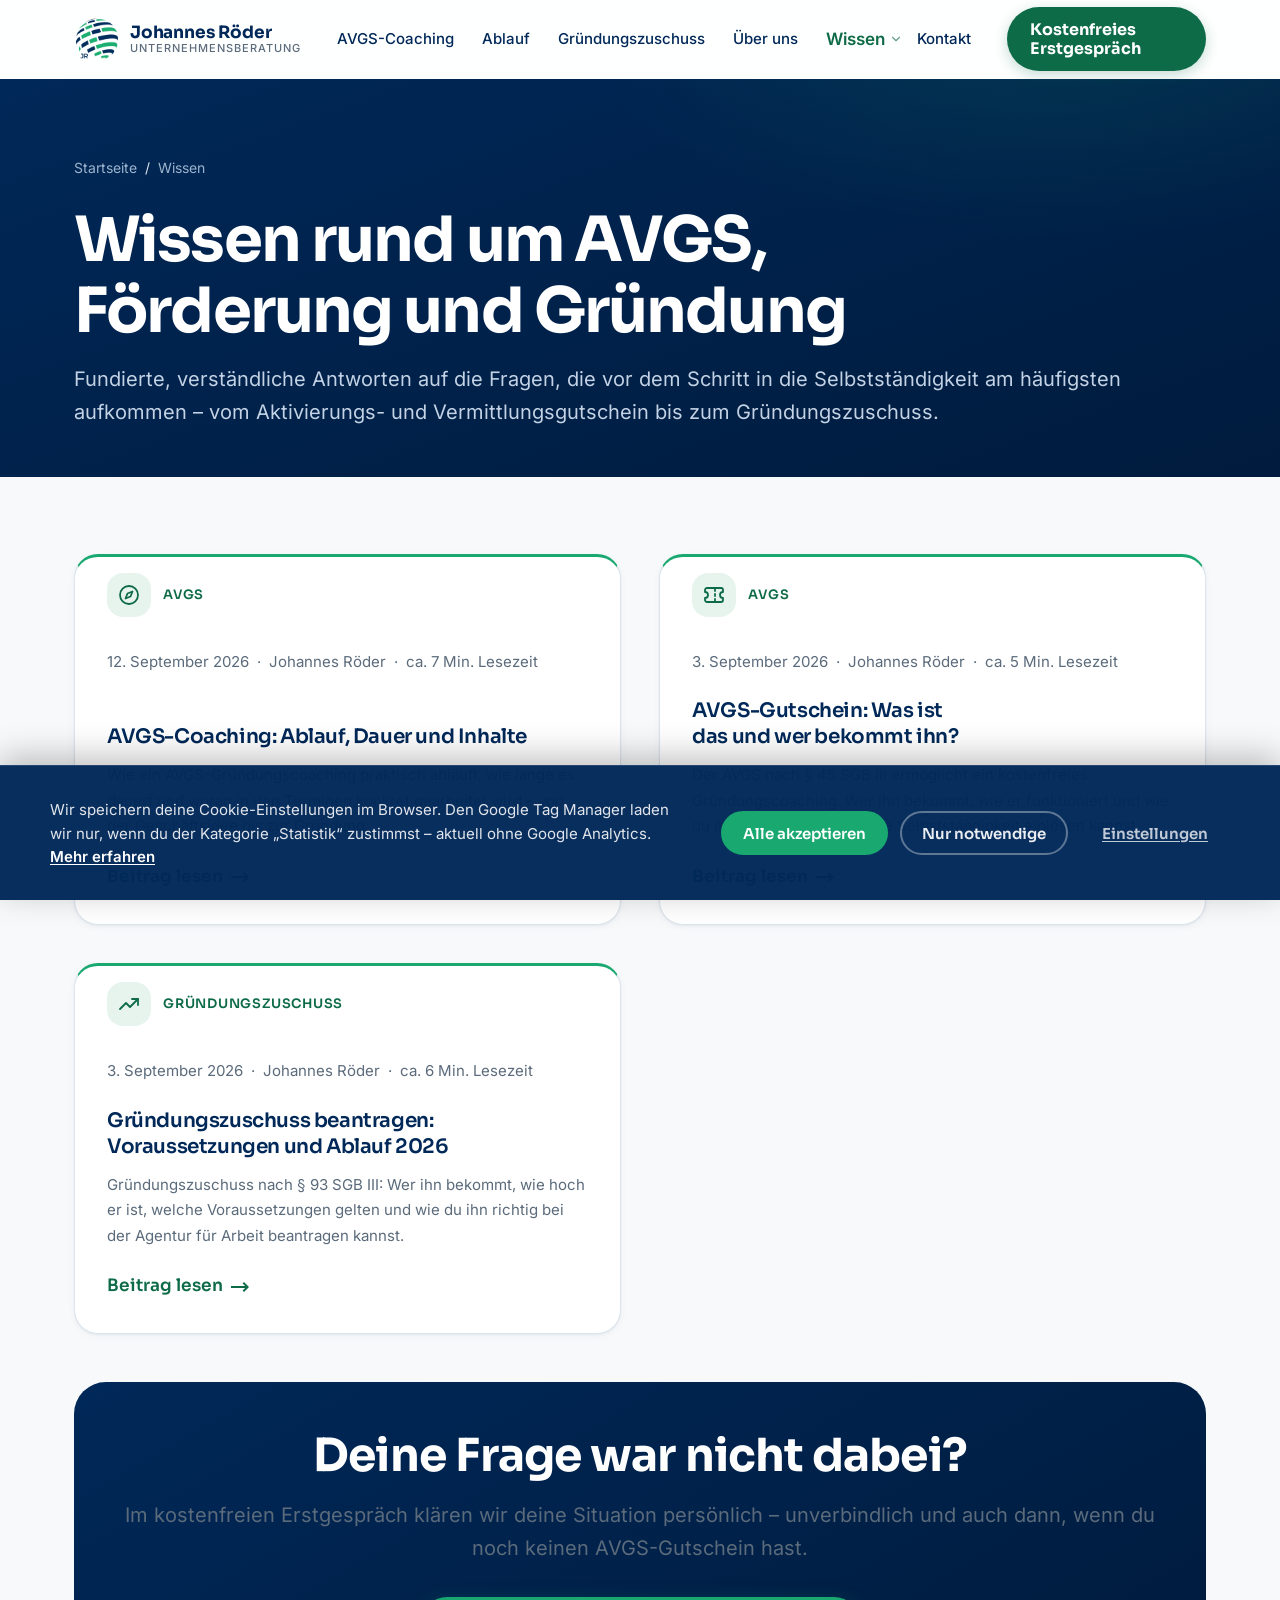
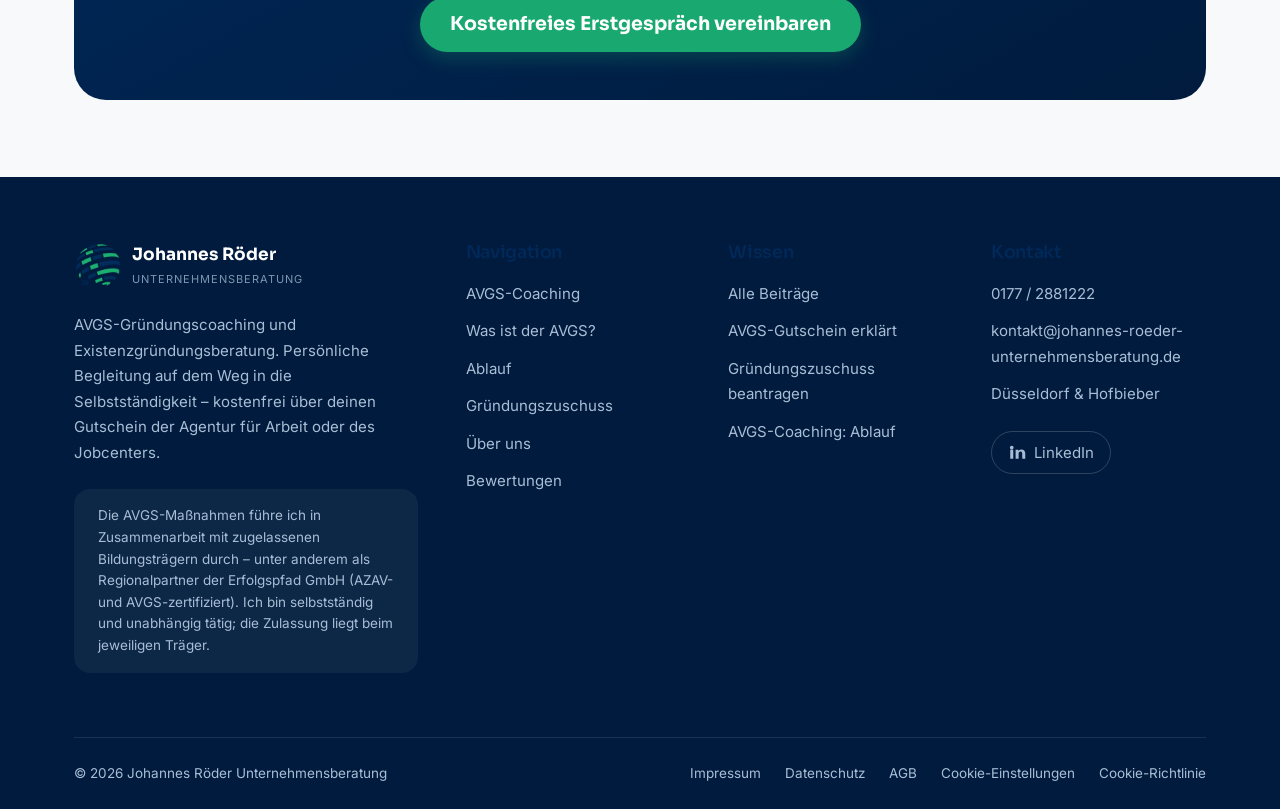
==== blog/index.html @ c0dd580f "Implement submenu for "Wissen" in navigation across multiple pages, enhancing user experience with d" ====
<!DOCTYPE html>
<html lang="de">
<head>
<meta charset="utf-8">
<meta name="viewport" content="width=device-width, initial-scale=1">

<title>Wissen: AVGS, Gründungszuschuss &amp; Existenzgründung</title>
<meta name="description" content="Verständliche Beiträge zu AVGS-Gutschein, Gründungszuschuss und dem Weg in die Selbstständigkeit – von Gründercoach Johannes Röder. Jetzt informieren.">
<link rel="canonical" href="https://www.johannes-roeder-unternehmensberatung.de/blog/">
<meta name="robots" content="index, follow, max-image-preview:large, max-snippet:-1">
<meta name="author" content="Johannes Röder">

<meta property="og:type" content="website">
<meta property="og:locale" content="de_DE">
<meta property="og:site_name" content="Johannes Röder – Unternehmensberatung">
<meta property="og:title" content="Wissen: AVGS, Gründungszuschuss &amp; Existenzgründung">
<meta property="og:description" content="Verständliche Beiträge zu AVGS-Gutschein, Gründungszuschuss und dem Weg in die Selbstständigkeit.">
<meta property="og:url" content="https://www.johannes-roeder-unternehmensberatung.de/blog/">
<meta property="og:image" content="https://www.johannes-roeder-unternehmensberatung.de/assets/img/og-image.png">
<meta name="twitter:card" content="summary_large_image">

<link rel="icon" href="../assets/img/favicon-32x32.png" sizes="32x32" type="image/png">
<link rel="icon" href="../assets/img/favicon-16x16.png" sizes="16x16" type="image/png">
<link rel="apple-touch-icon" href="../assets/img/apple-touch-icon.png">
<link rel="manifest" href="../site.webmanifest">
<meta name="theme-color" content="#002858">

<script>
window.dataLayer = window.dataLayer || [];
function gtag(){dataLayer.push(arguments);}
gtag('consent', 'default', {
  ad_storage: 'denied',
  ad_user_data: 'denied',
  ad_personalization: 'denied',
  analytics_storage: 'denied',
  wait_for_update: 500
});
</script>

<link rel="preload" href="../assets/fonts/inter-latin.woff2" as="font" type="font/woff2" crossorigin>
<link rel="preload" href="../assets/fonts/sora-latin.woff2" as="font" type="font/woff2" crossorigin>
<link rel="stylesheet" href="../assets/css/styles.css">

<script type="application/ld+json">
{
  "@context": "https://schema.org",
  "@graph": [
    {
      "@type": "CollectionPage",
      "@id": "https://www.johannes-roeder-unternehmensberatung.de/blog/#page",
      "url": "https://www.johannes-roeder-unternehmensberatung.de/blog/",
      "name": "Wissen: AVGS, Gründungszuschuss & Existenzgründung",
      "description": "Verständliche Beiträge zu AVGS-Gutschein, Gründungszuschuss und dem Weg in die Selbstständigkeit.",
      "inLanguage": "de-DE",
      "isPartOf": { "@id": "https://www.johannes-roeder-unternehmensberatung.de/#website" }
    },
    {
      "@type": "BreadcrumbList",
      "itemListElement": [
        { "@type": "ListItem", "position": 1, "name": "Startseite", "item": "https://www.johannes-roeder-unternehmensberatung.de/" },
        { "@type": "ListItem", "position": 2, "name": "Wissen", "item": "https://www.johannes-roeder-unternehmensberatung.de/blog/" }
      ]
    }
  ]
}
</script>
</head>

<body>
<a class="skip-link" href="#main">Zum Hauptinhalt springen</a>

<svg class="icon-sprite" aria-hidden="true" focusable="false">
  <defs>
    <symbol id="i-ticket" viewBox="0 0 24 24" fill="none" stroke="currentColor" stroke-width="1.8" stroke-linecap="round" stroke-linejoin="round"><path d="M3 9V7a2 2 0 0 1 2-2h14a2 2 0 0 1 2 2v2a3 3 0 0 0 0 6v2a2 2 0 0 1-2 2H5a2 2 0 0 1-2-2v-2a3 3 0 0 0 0-6Z"/><path d="M13 5v3M13 11v2M13 16v3"/></symbol>
    <symbol id="i-trending" viewBox="0 0 24 24" fill="none" stroke="currentColor" stroke-width="1.8" stroke-linecap="round" stroke-linejoin="round"><path d="M3 17l6-6 4 4 8-8"/><path d="M15 7h6v6"/></symbol>
    <symbol id="i-compass" viewBox="0 0 24 24" fill="none" stroke="currentColor" stroke-width="1.8" stroke-linecap="round" stroke-linejoin="round"><circle cx="12" cy="12" r="9"/><path d="m15.5 8.5-2 5-5 2 2-5Z"/></symbol>
    <symbol id="i-linkedin" viewBox="0 0 24 24" fill="currentColor"><path d="M4.98 3.5a2.5 2.5 0 1 1 0 5 2.5 2.5 0 0 1 0-5ZM3 9h4v12H3V9Zm7 0h3.8v1.7h.05c.53-.95 1.83-1.95 3.76-1.95C21.6 8.75 23 11 23 14.3V21h-4v-6c0-1.6-.03-3.66-2.25-3.66-2.25 0-2.6 1.73-2.6 3.54V21h-4V9Z"/></symbol>
  </defs>
</svg>

<!-- ===================== HEADER ===================== -->
<header class="site-header">
  <div class="container site-header__inner">
    <a class="brand" href="../index.html" aria-label="Johannes Röder Unternehmensberatung – zur Startseite">
      <img class="brand__logo" src="../assets/img/logo.png" alt="" width="44" height="44" aria-hidden="true">
      <span class="brand__text">
        <span class="brand__name">Johannes Röder</span>
        <span class="brand__tag">Unternehmensberatung</span>
      </span>
    </a>

    <button class="nav-toggle" type="button" aria-expanded="false" aria-controls="primary-nav" aria-label="Menü öffnen">
      <span class="nav-toggle__bars" aria-hidden="true"><span></span><span></span><span></span></span>
    </button>

    <nav class="nav" id="primary-nav" aria-label="Hauptnavigation">
      <ul class="nav__list">
        <li><a class="nav__link" href="../index.html#avgs-coaching">AVGS-Coaching</a></li>
        <li><a class="nav__link" href="../index.html#ablauf">Ablauf</a></li>
        <li><a class="nav__link" href="../index.html#gruendungszuschuss">Gründungszuschuss</a></li>
        <li><a class="nav__link" href="../index.html#ueber-uns">Über uns</a></li>
        <li class="nav__item nav__item--submenu nav__item--active">
          <button type="button" class="nav__link nav__trigger" aria-expanded="false" aria-controls="nav-wissen-submenu" aria-current="page">
            Wissen
            <svg class="nav__chevron" width="14" height="14" viewBox="0 0 24 24" fill="none" stroke="currentColor" stroke-width="2" stroke-linecap="round" stroke-linejoin="round" aria-hidden="true"><path d="m6 9 6 6 6-6"/></svg>
          </button>
          <ul class="nav__submenu" id="nav-wissen-submenu">
            <li><a class="nav__sublink" href="index.html" aria-current="page">Alle Beiträge</a></li>
            <li><a class="nav__sublink" href="avgs-coaching-ablauf-dauer-inhalte.html">AVGS-Coaching: Ablauf</a></li>
            <li><a class="nav__sublink" href="avgs-gutschein-was-ist-das.html">AVGS-Gutschein erklärt</a></li>
            <li><a class="nav__sublink" href="gruendungszuschuss-beantragen.html">Gründungszuschuss beantragen</a></li>
          </ul>
        </li>
        <li><a class="nav__link" href="../index.html#kontakt">Kontakt</a></li>
      </ul>
      <a class="btn btn--primary btn--compact" href="../index.html#kontakt">Kostenfreies Erstgespräch</a>
    </nav>
  </div>
</header>

<main id="main">

  <section class="page-hero">
    <div class="container">
      <nav class="breadcrumb" aria-label="Brotkrumennavigation">
        <ol>
          <li><a href="../index.html">Startseite</a></li>
          <li aria-current="page">Wissen</li>
        </ol>
      </nav>
      <h1>Wissen rund um AVGS, Förderung und Gründung</h1>
      <p class="lead">
        Fundierte, verständliche Antworten auf die Fragen, die vor dem Schritt in die
        Selbstständigkeit am häufigsten aufkommen – vom Aktivierungs- und Vermittlungsgutschein
        bis zum Gründungszuschuss.
      </p>
    </div>
  </section>

  <section class="section section--offwhite">
    <div class="container">
      <div class="grid grid--2" data-reveal-group>

        <article class="post-card post-card--text" data-reveal>
          <div class="post-card__topic">
            <span class="post-card__topic-icon" aria-hidden="true">
              <svg width="24" height="24"><use href="#i-compass"/></svg>
            </span>
            <span class="post-card__topic-label">AVGS</span>
          </div>
          <div class="post-card__body">
            <p class="post-card__meta">
              <span><time datetime="2026-09-12">12. September 2026</time></span>
              <span>Johannes Röder</span>
              <span>ca. 7 Min. Lesezeit</span>
            </p>
            <h3><a href="avgs-coaching-ablauf-dauer-inhalte.html">AVGS-Coaching: Ablauf, Dauer und Inhalte</a></h3>
            <p>
              Wie ein AVGS-Gründungscoaching praktisch abläuft, wie lange es dauert und woran in den Terminen konkret gearbeitet wird – von der Geschäftsidee bis zur Gründung.
            </p>
            <a class="link-arrow" href="avgs-coaching-ablauf-dauer-inhalte.html">Beitrag lesen<span class="visually-hidden">: AVGS-Coaching: Ablauf, Dauer und Inhalte</span></a>
          </div>
        </article>

        <article class="post-card post-card--text" data-reveal>
          <div class="post-card__topic">
            <span class="post-card__topic-icon" aria-hidden="true">
              <svg width="24" height="24"><use href="#i-ticket"/></svg>
            </span>
            <span class="post-card__topic-label">AVGS</span>
          </div>
          <div class="post-card__body">
            <p class="post-card__meta">
              <span><time datetime="2026-09-03">3. September 2026</time></span>
              <span>Johannes Röder</span>
              <span>ca. 5 Min. Lesezeit</span>
            </p>
            <h3><a href="avgs-gutschein-was-ist-das.html">AVGS-Gutschein: Was ist das und wer bekommt ihn?</a></h3>
            <p>
              Der AVGS nach § 45 SGB III ermöglicht ein kostenfreies Gründungscoaching. Wer ihn
              bekommt, wie er funktioniert und wie du ihn für deinen Weg in die Selbstständigkeit
              einlösen kannst.
            </p>
            <a class="link-arrow" href="avgs-gutschein-was-ist-das.html">Beitrag lesen<span class="visually-hidden">: AVGS-Gutschein: Was ist das und wer bekommt ihn?</span></a>
          </div>
        </article>

        <article class="post-card post-card--text" data-reveal>
          <div class="post-card__topic">
            <span class="post-card__topic-icon" aria-hidden="true">
              <svg width="24" height="24"><use href="#i-trending"/></svg>
            </span>
            <span class="post-card__topic-label">Gründungszuschuss</span>
          </div>
          <div class="post-card__body">
            <p class="post-card__meta">
              <span><time datetime="2026-09-03">3. September 2026</time></span>
              <span>Johannes Röder</span>
              <span>ca. 6 Min. Lesezeit</span>
            </p>
            <h3><a href="gruendungszuschuss-beantragen.html">Gründungszuschuss beantragen: Voraussetzungen und Ablauf 2026</a></h3>
            <p>
              Gründungszuschuss nach § 93 SGB III: Wer ihn bekommt, wie hoch er ist, welche
              Voraussetzungen gelten und wie du ihn richtig bei der Agentur für Arbeit beantragen kannst.
            </p>
            <a class="link-arrow" href="gruendungszuschuss-beantragen.html">Beitrag lesen<span class="visually-hidden">: Gründungszuschuss beantragen: Voraussetzungen und Ablauf 2026</span></a>
          </div>
        </article>

      </div>

      <!-- ============================================================
           THEMEN-BACKLOG für weitere Beiträge (aus der Keyword-Strategie).
           Bewusst nur als Notiz, nicht ausformuliert:
             - AVGS beantragen: Schritt für Schritt
             - AVGS-Coaching: Ablauf, Dauer und Inhalte ✓ erledigt
             - AVGS über die Agentur für Arbeit und das Jobcenter
             - Vermittlungsgutschein vs. AVGS: der Unterschied
             - Aus der Arbeitslosigkeit heraus gründen
             - Fachkundige Stellungnahme: wer sie ausstellt
             - Businessplan erstellen: Aufbau und Beispiele
             - Einzelunternehmen gründen: Schritte und Kosten
             - Förderung für Selbstständige im Überblick

           NEUEN BEITRAG ANLEGEN:
           1. Eine der beiden bestehenden Artikeldateien in diesem Ordner
              kopieren und umbenennen (Dateiname = URL, klein, mit Bindestrichen).
           2. Im <head>: title, description, canonical, og:*, JSON-LD anpassen.
           3. Inhalt im <article class="prose"> ersetzen.
           4. Hier im Blog eine weitere <article class="post-card post-card--text"> ergänzen
              (Themen-Icon + Label in post-card__topic, kein Titelbild – siehe README).
           5. Beitrag in sitemap.xml eintragen.
           Die Markdown-Fassungen der Beiträge liegen unter content/blog/.
           ============================================================ -->

      <div class="cta-band mt-9" data-reveal>
        <h2>Deine Frage war nicht dabei?</h2>
        <p class="lead">
          Im kostenfreien Erstgespräch klären wir deine Situation persönlich – unverbindlich
          und auch dann, wenn du noch keinen AVGS-Gutschein hast.
        </p>
        <div class="btn-row">
          <a class="btn btn--primary" href="../index.html#kontakt">Kostenfreies Erstgespräch vereinbaren</a>
        </div>
      </div>
    </div>
  </section>

</main>

<!-- ===================== FOOTER ===================== -->
<footer class="site-footer">
  <div class="container">
    <div class="footer__top">
      <div>
        <div class="footer__brand">
          <img src="../assets/img/logo.png" alt="" width="46" height="46" aria-hidden="true">
          <span>
            <span class="footer__brand-name">Johannes Röder</span>
            <span class="footer__brand-tag">Unternehmensberatung</span>
          </span>
        </div>
        <p>
          AVGS-Gründungscoaching und Existenzgründungsberatung. Persönliche Begleitung auf dem
          Weg in die Selbstständigkeit – kostenfrei über deinen Gutschein der Agentur für Arbeit
          oder des Jobcenters.
        </p>
        <p class="footer__partner">
          Die AVGS-Maßnahmen führe ich in Zusammenarbeit mit zugelassenen Bildungsträgern durch –
          unter anderem als Regionalpartner der Erfolgspfad GmbH (AZAV- und AVGS-zertifiziert).
          Ich bin selbstständig und unabhängig tätig; die Zulassung liegt beim jeweiligen Träger.
        </p>
      </div>

      <div>
        <h4>Navigation</h4>
        <ul class="footer__list">
          <li><a href="../index.html#avgs-coaching">AVGS-Coaching</a></li>
          <li><a href="../index.html#avgs-erklaerung">Was ist der AVGS?</a></li>
          <li><a href="../index.html#ablauf">Ablauf</a></li>
          <li><a href="../index.html#gruendungszuschuss">Gründungszuschuss</a></li>
          <li><a href="../index.html#ueber-uns">Über uns</a></li>
          <li><a href="../index.html#bewertungen">Bewertungen</a></li>
        </ul>
      </div>

      <div>
        <h4>Wissen</h4>
        <ul class="footer__list">
          <li><a href="index.html">Alle Beiträge</a></li>
          <li><a href="avgs-gutschein-was-ist-das.html">AVGS-Gutschein erklärt</a></li>
          <li><a href="gruendungszuschuss-beantragen.html">Gründungszuschuss beantragen</a></li>
          <li><a href="avgs-coaching-ablauf-dauer-inhalte.html">AVGS-Coaching: Ablauf</a></li>
        </ul>
      </div>

      <div>
        <h4>Kontakt</h4>
        <ul class="footer__list">
          <li><a href="tel:+491772881222">0177 / 2881222</a></li>
          <li><a href="mailto:kontakt@johannes-roeder-unternehmensberatung.de">kontakt@johannes-roeder-<wbr>unternehmensberatung.de</a></li>
          <li>Düsseldorf &amp; Hofbieber</li>
        </ul>
        <p class="mt-5">
          <a class="social-link" href="https://www.linkedin.com/in/johannes-r%C3%B6der/" rel="noopener noreferrer" target="_blank">
            <svg width="18" height="18" aria-hidden="true"><use href="#i-linkedin"/></svg>
            LinkedIn
          </a>
        </p>
      </div>
    </div>

    <div class="footer__bottom">
      <p>&copy; <span id="current-year">2026</span> Johannes Röder Unternehmensberatung</p>
      <ul class="footer__legal">
        <li><a href="../impressum.html">Impressum</a></li>
        <li><a href="../datenschutz.html">Datenschutz</a></li>
        <li><a href="../agb.html">AGB</a></li>
        <li><button type="button" class="footer__legal-link" data-cookie-settings>Cookie-Einstellungen</button></li>
        <li><a href="../cookie-richtlinie.html">Cookie-Richtlinie</a></li>
      </ul>
    </div>
  </div>
</footer>

<script src="../assets/js/main.js" defer data-gtm-id="" data-policy-href="../cookie-richtlinie.html"></script>
</body>
</html>
---- assets/css/styles.css ----
/* =============================================================
   Johannes Röder – AVGS-Gründercoach
   Zentrale Stylesheet-Datei (Design-Tokens + Komponenten)
   -------------------------------------------------------------
   Aufbau:
   01 Fonts (lokal, kein externer Request)
   02 Design-Tokens
   03 Reset & Basis
   04 Typografie
   05 Layout (Container, Sektionen, Trenner)
   06 Buttons
   07 Header & Navigation
   08 Hero
   09 Trust-Leiste
   10 Karten & Feature-Listen
   11 Ablauf / Zeitstrahl
   12 Team
   13 Testimonials
   14 FAQ
   15 Blog
   16 Kontakt & Formular
   17 Footer
   18 Rechts-/Artikelseiten (Prosa)
   19 Animationen & Reduced Motion
   ============================================================= */

/* == 01 Fonts ================================================
   Schriften sind lokal eingebunden (self-hosted). Es werden
   bewusst KEINE Google-Fonts-Requests ausgeführt (Datenschutz,
   siehe Briefing Abschnitt 10 / Datenschutzerklärung).
   ============================================================ */

/* Sora – Überschriften (variable font, 400–700) */
@font-face {
  font-family: 'Sora';
  font-style: normal;
  font-weight: 400 700;
  font-display: swap;
  src: url('../fonts/sora-latin.woff2') format('woff2');
  unicode-range: U+0000-00FF, U+0131, U+0152-0153, U+02BB-02BC, U+02C6, U+02DA, U+02DC, U+0304, U+0308, U+0329, U+2000-206F, U+20AC, U+2122, U+2191, U+2193, U+2212, U+2215, U+FEFF, U+FFFD;
}
@font-face {
  font-family: 'Sora';
  font-style: normal;
  font-weight: 400 700;
  font-display: swap;
  src: url('../fonts/sora-latin-ext.woff2') format('woff2');
  unicode-range: U+0100-02BA, U+02BD-02C5, U+02C7-02CC, U+02CE-02D7, U+02DD-02FF, U+0304, U+0308, U+0329, U+1D00-1DBF, U+1E00-1E9F, U+1EF2-1EFF, U+2020, U+20A0-20AB, U+20AD-20C0, U+2113, U+2C60-2C7F, U+A720-A7FF;
}

/* Inter – Fließtext (variable font, 400–700) */
@font-face {
  font-family: 'Inter';
  font-style: normal;
  font-weight: 400 700;
  font-display: swap;
  src: url('../fonts/inter-latin.woff2') format('woff2');
  unicode-range: U+0000-00FF, U+0131, U+0152-0153, U+02BB-02BC, U+02C6, U+02DA, U+02DC, U+0304, U+0308, U+0329, U+2000-206F, U+20AC, U+2122, U+2191, U+2193, U+2212, U+2215, U+FEFF, U+FFFD;
}
@font-face {
  font-family: 'Inter';
  font-style: normal;
  font-weight: 400 700;
  font-display: swap;
  src: url('../fonts/inter-latin-ext.woff2') format('woff2');
  unicode-range: U+0100-02BA, U+02BD-02C5, U+02C7-02CC, U+02CE-02D7, U+02DD-02FF, U+0304, U+0308, U+0329, U+1D00-1DBF, U+1E00-1E9F, U+1EF2-1EFF, U+2020, U+20A0-20AB, U+20AD-20C0, U+2113, U+2C60-2C7F, U+A720-A7FF;
}

/* == 02 Design-Tokens ========================================
   Farbwelt verbindlich aus dem Briefing (Abschnitt 4).
   Kein Gelb, keine warmen Signalfarben.
   ============================================================ */
:root {
  /* Marken- und Flächenfarben */
  --navy: #002858;          /* Primär – Header/Footer, Überschriften, Struktur */
  --navy-deep: #001B3D;     /* Abdunklung für Verläufe */
  --green: #18A870;         /* Sekundär/Akzent – CTA-Flächen, Icons, Akzente */
  --green-dark: #0E6B48;    /* Akzent dunkel – Hover, grüner Text auf Hell */
  --green-darker: #0A5236;  /* Hover-Stufe für dunkelgrüne Flächen */
  --mint: #E7F4EE;          /* Tint hell – Sektionsflächen, Highlight-Boxen */
  --ice: #EAF0F7;           /* Tint hell – Karten, alternierende Sektionen */

  /* Neutrals */
  --ink: #0F1B2A;           /* Haupt-Fließtext */
  --grey: #5B6B7B;          /* Nebentext, Metadaten */
  --grey-line: #DCE4EC;     /* Trennlinien, Rahmen */
  --offwhite: #F7F9FB;      /* Seitenhintergrund */
  --white: #FFFFFF;

  /* Typografie */
  --font-head: 'Sora', 'Segoe UI', system-ui, -apple-system, sans-serif;
  --font-body: 'Inter', 'Segoe UI', system-ui, -apple-system, sans-serif;
  --leading-body: 1.7;

  /* Spacing – 4/8px-Raster */
  --sp-1: 0.25rem;  --sp-2: 0.5rem;   --sp-3: 0.75rem;  --sp-4: 1rem;
  --sp-5: 1.5rem;   --sp-6: 2rem;     --sp-7: 2.5rem;   --sp-8: 3rem;
  --sp-9: 4rem;     --sp-10: 5rem;    --sp-11: 6rem;    --sp-12: 8rem;

  /* Radien – weiche, organische Ecken statt harter Kästen */
  --r-sm: 10px;
  --r-md: 16px;
  --r-lg: 24px;
  --r-xl: 32px;
  --r-pill: 999px;

  /* Schatten – dezent, nie grell */
  --shadow-sm: 0 1px 2px rgba(0, 40, 88, 0.05), 0 2px 8px rgba(0, 40, 88, 0.04);
  --shadow-md: 0 4px 12px rgba(0, 40, 88, 0.06), 0 12px 32px rgba(0, 40, 88, 0.07);
  --shadow-lg: 0 8px 24px rgba(0, 40, 88, 0.08), 0 24px 64px rgba(0, 40, 88, 0.10);
  --shadow-green: 0 6px 20px rgba(24, 168, 112, 0.28);

  /* Layout */
  --container: 1180px;
  --container-narrow: 760px;
  --header-h: 78px;

  --transition: 220ms cubic-bezier(0.4, 0, 0.2, 1);
}

/* == 03 Reset & Basis ======================================== */
*, *::before, *::after { box-sizing: border-box; }

html {
  scroll-behavior: smooth;
  /* Anker-Ziele nicht unter den Sticky-Header rutschen lassen */
  scroll-padding-top: calc(var(--header-h) + 16px);
  -webkit-text-size-adjust: 100%;
}

body {
  margin: 0;
  background: var(--offwhite);
  color: var(--ink);
  font-family: var(--font-body);
  font-size: 1.0625rem;
  line-height: var(--leading-body);
  -webkit-font-smoothing: antialiased;
  text-rendering: optimizeLegibility;
  overflow-x: hidden;
}

img, svg, picture, video { display: block; max-width: 100%; }
img { height: auto; }

/* Sichtbare, kontraststarke Fokus-States (Barrierefreiheit) */
:focus-visible {
  outline: 3px solid var(--green-dark);
  outline-offset: 3px;
  border-radius: 4px;
}
/* Auf dunklen Flächen heller Fokusring */
.section--navy :focus-visible,
.site-footer :focus-visible {
  outline-color: #6FE3B4;
}

/* Skip-Link für Tastatur- und Screenreader-Nutzung */
.skip-link {
  position: absolute;
  left: -9999px;
  top: 0;
  z-index: 200;
  padding: var(--sp-3) var(--sp-5);
  background: var(--navy);
  color: var(--white);
  border-radius: 0 0 var(--r-sm) 0;
  font-weight: 600;
}
.skip-link:focus { left: 0; }

.visually-hidden {
  position: absolute;
  width: 1px; height: 1px;
  margin: -1px; padding: 0;
  overflow: hidden;
  clip: rect(0 0 0 0);
  white-space: nowrap;
  border: 0;
}

/* == 04 Typografie =========================================== */
h1, h2, h3, h4 {
  font-family: var(--font-head);
  color: var(--navy);
  line-height: 1.15;
  letter-spacing: -0.02em;
  margin: 0 0 var(--sp-4);
  text-wrap: balance;
}

h1 { font-size: clamp(2.25rem, 1.4rem + 3.6vw, 3.9rem); font-weight: 700; letter-spacing: -0.03em; }
h2 { font-size: clamp(1.85rem, 1.25rem + 2.4vw, 2.85rem); font-weight: 700; }
h3 { font-size: clamp(1.25rem, 1.1rem + 0.7vw, 1.5rem); font-weight: 600; line-height: 1.3; }
h4 { font-size: 1.1rem; font-weight: 600; line-height: 1.35; }

p { margin: 0 0 var(--sp-4); }
p:last-child { margin-bottom: 0; }

a { color: var(--green-dark); text-decoration-thickness: 1px; text-underline-offset: 3px; }
a:hover { color: var(--navy); }

strong, b { font-weight: 600; color: var(--navy); }

/* Kicker – kleine Vorüberschrift über H2 */
.kicker {
  display: inline-flex;
  align-items: center;
  gap: var(--sp-2);
  margin-bottom: var(--sp-4);
  font-family: var(--font-head);
  font-size: 0.8125rem;
  font-weight: 600;
  letter-spacing: 0.12em;
  text-transform: uppercase;
  color: var(--green-dark);
}
.kicker::before {
  content: '';
  width: 26px; height: 2px;
  background: var(--green);
  border-radius: 2px;
}
.section--navy .kicker { color: #6FE3B4; }
.section--navy .kicker::before { background: #6FE3B4; }

/* Lead – hervorgehobener Einleitungstext */
.lead {
  font-size: clamp(1.0625rem, 1rem + 0.35vw, 1.25rem);
  color: var(--grey);
  line-height: 1.65;
}
.section--navy .lead { color: #C3D2E4; }

.text-muted { color: var(--grey); }
.text-center { text-align: center; }
.text-left { text-align: left; }
.text-sm { font-size: 0.9375rem; }
.text-center .kicker { justify-content: center; }

/* Abstands-Utilities auf Basis des 4/8px-Rasters */
.mt-4 { margin-top: var(--sp-4); }
.mt-5 { margin-top: var(--sp-5); }
.mt-6 { margin-top: var(--sp-6); }
.mt-7 { margin-top: var(--sp-7); }
.mt-8 { margin-top: var(--sp-8); }
.mt-9 { margin-top: var(--sp-9); }
.mb-5 { margin-bottom: var(--sp-5); }
.mb-8 { margin-bottom: var(--sp-8); }

/* == 05 Layout =============================================== */
.container {
  width: 100%;
  max-width: var(--container);
  margin-inline: auto;
  padding-inline: var(--sp-5);
}
.container--narrow { max-width: var(--container-narrow); }

.section {
  position: relative;
  padding-block: clamp(var(--sp-9), 6vw, var(--sp-11));
}
.section--tight { padding-block: clamp(var(--sp-8), 4vw, var(--sp-9)); }
.section--white { background: var(--white); }
.section--offwhite { background: var(--offwhite); }
.section--mint { background: var(--mint); }
.section--ice { background: var(--ice); }
.section--navy {
  background: linear-gradient(160deg, var(--navy) 0%, var(--navy-deep) 100%);
  color: #DCE7F3;
}
.section--navy h2, .section--navy h3, .section--navy h4 { color: var(--white); }
.section--navy strong { color: var(--white); }

/* Sektionskopf – zentriert oder linksbündig */
.section-head { max-width: 720px; margin-bottom: clamp(var(--sp-7), 4vw, var(--sp-9)); }
.section-head--center { margin-inline: auto; text-align: center; }
.section-head--center .kicker { justify-content: center; }

/* Geschwungener Sektions-Übergang (Wellen-Trennlinie).
   Das SVG darin nimmt die Farbe der FOLGENDEN Sektion an. */
.wave {
  display: block;
  width: 100%;
  height: clamp(40px, 5vw, 80px);
  margin-bottom: -1px;
}
.wave svg { width: 100%; height: 100%; display: block; }
/* Der Modifier gibt die Farbe der VORHERIGEN Sektion an;
   der Pfad im SVG trägt die Farbe der FOLGENDEN Sektion. */
.wave--on-white { background: var(--white); }
.wave--on-offwhite { background: var(--offwhite); }
.wave--on-mint { background: var(--mint); }
.wave--on-ice { background: var(--ice); }

/* Dekoratives Bogen-Ornament (greift die Globus-Bahnen des Logos auf) */
.orbits {
  position: absolute;
  pointer-events: none;
  user-select: none;
  z-index: 0;
  opacity: 0.5;
}
.orbits--hero { top: -8%; right: -6%; width: 640px; height: 640px; }

/* Zentrierter Lesebereich innerhalb einer breiten Sektion */
.narrow-block {
  max-width: var(--container-narrow);
  margin-inline: auto;
}

/* Container für das inline eingebettete Icon-Sprite */
.icon-sprite { position: absolute; width: 0; height: 0; overflow: hidden; }

/* Grid-Helfer */
.grid { display: grid; gap: clamp(var(--sp-5), 3vw, var(--sp-7)); }
.grid--2 { grid-template-columns: repeat(2, minmax(0, 1fr)); }
.grid--3 { grid-template-columns: repeat(3, minmax(0, 1fr)); }
.grid--4 { grid-template-columns: repeat(4, minmax(0, 1fr)); }

/* Zweispaltiges Text/Bild-Layout, asymmetrisch */
.split {
  display: grid;
  grid-template-columns: minmax(0, 1.05fr) minmax(0, 0.95fr);
  gap: clamp(var(--sp-7), 5vw, var(--sp-10));
  align-items: center;
}
.split--reverse > *:first-child { order: 2; }

/* == 06 Buttons ==============================================
   Kontrast-Hinweis: Weiß auf #18A870 erreicht 3,05:1 und ist
   damit nur für großen/fetten Text WCAG-AA-konform. Deshalb hat
   .btn--primary bewusst 19px/700. Kompakte Buttons (Header)
   nutzen den dunkleren Grünton #0E6B48 (5,2:1).
   ============================================================ */
.btn {
  display: inline-flex;
  align-items: center;
  justify-content: center;
  gap: var(--sp-3);
  padding: 0.9rem 1.75rem;
  border: 2px solid transparent;
  border-radius: var(--r-pill);
  font-family: var(--font-head);
  font-size: 1.1875rem;
  font-weight: 700;
  line-height: 1.2;
  text-decoration: none;
  cursor: pointer;
  transition: background-color var(--transition), color var(--transition),
              border-color var(--transition), transform var(--transition),
              box-shadow var(--transition);
}
.btn svg { flex: none; }

.btn--primary {
  background: var(--green);
  color: var(--white);
  box-shadow: var(--shadow-green);
}
.btn--primary:hover,
.btn--primary:focus-visible {
  background: var(--green-dark);
  color: var(--white);
  transform: translateY(-2px);
  box-shadow: 0 10px 26px rgba(14, 107, 72, 0.32);
}

.btn--secondary {
  background: transparent;
  color: var(--navy);
  border-color: rgba(0, 40, 88, 0.22);
}
.btn--secondary:hover,
.btn--secondary:focus-visible {
  background: var(--navy);
  color: var(--white);
  border-color: var(--navy);
  transform: translateY(-2px);
}

/* Sekundär-Button auf dunklem Grund */
.section--navy .btn--secondary,
.site-footer .btn--secondary {
  color: var(--white);
  border-color: rgba(255, 255, 255, 0.4);
}
.section--navy .btn--secondary:hover,
.section--navy .btn--secondary:focus-visible {
  background: var(--white);
  color: var(--navy);
  border-color: var(--white);
}

/* Kompakte Variante (Header, Karten) – dunkelgrün für vollen Kontrast */
.btn--compact {
  padding: 0.65rem 1.35rem;
  font-size: 1rem;
}
.btn--compact.btn--primary {
  background: var(--green-dark);
  box-shadow: 0 4px 14px rgba(14, 107, 72, 0.24);
}
.btn--compact.btn--primary:hover,
.btn--compact.btn--primary:focus-visible { background: var(--green-darker); }

.btn--block { width: 100%; }

/* Origin-Fill: heller Kreis expandiert vom Zeiger, Text wechselt zu Grün.
   Wird per main.js auf .btn--primary angewendet (Progressive Enhancement). */
.btn--origin {
  position: relative;
  overflow: hidden;
  isolation: isolate;
  touch-action: manipulation;
  -webkit-tap-highlight-color: transparent;
}
.btn--origin .btn__fill {
  position: absolute;
  left: var(--origin-x, 50%);
  top: var(--origin-y, 50%);
  width: var(--origin-size, 0px);
  height: var(--origin-size, 0px);
  border-radius: 50%;
  background: var(--white);
  transform: translate(-50%, -50%) scale(0);
  transition: transform 0.5s cubic-bezier(0.16, 1, 0.3, 1);
  pointer-events: none;
  z-index: 0;
}
.btn--origin.is-active .btn__fill {
  transform: translate(-50%, -50%) scale(1);
}
.btn--origin .btn__label {
  position: relative;
  z-index: 1;
  display: inline-flex;
  align-items: center;
  justify-content: center;
  gap: inherit;
  transition: color 0.35s cubic-bezier(0.16, 1, 0.3, 1);
}
.btn--origin.is-active .btn__label {
  color: var(--green-dark);
}
/* Standard-Hover überschreiben – der Fill übernimmt die visuelle Rückmeldung */
.btn--origin.btn--primary:hover,
.btn--origin.btn--primary:focus-visible {
  background: var(--green);
  color: var(--white);
}
.btn--origin.btn--compact.btn--primary:hover,
.btn--origin.btn--compact.btn--primary:focus-visible {
  background: var(--green-dark);
}
.btn--origin.is-active {
  transform: translateY(-2px);
  box-shadow: 0 10px 26px rgba(14, 107, 72, 0.32);
}
.btn--origin.is-pressed {
  transform: translateY(-1px) scale(0.985);
}

.btn-row {
  display: flex;
  flex-wrap: wrap;
  gap: var(--sp-4);
  align-items: center;
}
.btn-row--center { justify-content: center; }

/* Textlink mit Pfeil */
.link-arrow {
  display: inline-flex;
  align-items: center;
  gap: var(--sp-2);
  font-family: var(--font-head);
  font-weight: 600;
  color: var(--green-dark);
  text-decoration: none;
}
.link-arrow::after {
  content: '';
  width: 18px; height: 10px;
  background: currentColor;
  /* Pfeil-Glyphe als Maske, damit sie die Textfarbe erbt */
  -webkit-mask: url("data:image/svg+xml,%3Csvg xmlns='http://www.w3.org/2000/svg' viewBox='0 0 18 10'%3E%3Cpath d='M13 0l5 5-5 5-1.4-1.4L14.2 6H0V4h14.2l-2.6-2.6z'/%3E%3C/svg%3E") no-repeat center / contain;
  mask: url("data:image/svg+xml,%3Csvg xmlns='http://www.w3.org/2000/svg' viewBox='0 0 18 10'%3E%3Cpath d='M13 0l5 5-5 5-1.4-1.4L14.2 6H0V4h14.2l-2.6-2.6z'/%3E%3C/svg%3E") no-repeat center / contain;
  transition: transform var(--transition);
}
.link-arrow:hover { color: var(--navy); }
.link-arrow:hover::after { transform: translateX(4px); }
.section--navy .link-arrow { color: #6FE3B4; }
.section--navy .link-arrow:hover { color: var(--white); }

/* == 07 Header & Navigation ================================== */
.site-header {
  position: sticky;
  top: 0;
  z-index: 100;
  background: rgba(255, 255, 255, 0.88);
  backdrop-filter: saturate(180%) blur(14px);
  -webkit-backdrop-filter: saturate(180%) blur(14px);
  border-bottom: 1px solid transparent;
  transition: box-shadow var(--transition), border-color var(--transition),
              background-color var(--transition);
}
.site-header.is-scrolled {
  border-bottom-color: var(--grey-line);
  box-shadow: 0 2px 16px rgba(0, 40, 88, 0.06);
}

.site-header__inner {
  display: flex;
  align-items: center;
  justify-content: space-between;
  gap: var(--sp-5);
  min-height: var(--header-h);
}

.brand {
  display: inline-flex;
  align-items: center;
  gap: var(--sp-3);
  text-decoration: none;
  flex: none;
}
.brand__logo { width: 44px; height: 44px; }
.brand__text { display: flex; flex-direction: column; line-height: 1.15; }
.brand__name {
  font-family: var(--font-head);
  font-size: 1.0625rem;
  font-weight: 700;
  color: var(--navy);
  letter-spacing: -0.01em;
}
.brand__tag {
  font-size: 0.6875rem;
  font-weight: 500;
  letter-spacing: 0.09em;
  text-transform: uppercase;
  color: var(--grey);
}

.nav { display: flex; align-items: center; gap: var(--sp-5); }
.nav__list {
  display: flex;
  align-items: center;
  gap: var(--sp-1);
  list-style: none;
  margin: 0;
  padding: 0;
}
.nav__link {
  display: block;
  padding: var(--sp-2) var(--sp-3);
  border-radius: var(--r-sm);
  font-size: 0.9375rem;
  font-weight: 500;
  color: var(--navy);
  text-decoration: none;
  white-space: nowrap;
  transition: background-color var(--transition), color var(--transition);
}
.nav__link:hover,
.nav__link:focus-visible { background: var(--mint); color: var(--green-dark); }
.nav__link[aria-current='page'] { color: var(--green-dark); font-weight: 600; }

/* Wissen-Untermenü */
.nav__item--submenu { position: relative; }
.nav__trigger {
  display: inline-flex;
  align-items: center;
  gap: var(--sp-1);
  width: 100%;
  border: 0;
  background: transparent;
  cursor: pointer;
  font: inherit;
  text-align: left;
}
.nav__chevron {
  flex: none;
  opacity: 0.65;
  transition: transform var(--transition);
}
.nav__item--submenu.is-open .nav__chevron { transform: rotate(180deg); }
.nav__submenu {
  list-style: none;
  margin: 0;
  padding: 0;
  display: none;
}
.nav__item--submenu.is-open > .nav__submenu { display: block; }
.nav__sublink {
  display: block;
  padding: var(--sp-2) var(--sp-3);
  border-radius: var(--r-sm);
  font-size: 0.875rem;
  font-weight: 500;
  color: var(--navy);
  text-decoration: none;
  transition: background-color var(--transition), color var(--transition);
}
.nav__sublink:hover,
.nav__sublink:focus-visible { background: var(--mint); color: var(--green-dark); }
.nav__sublink[aria-current='page'] { color: var(--green-dark); font-weight: 600; }

@media (min-width: 1081px) {
  .nav__trigger { width: auto; }
  .nav__item--submenu > .nav__submenu {
    position: absolute;
    top: calc(100% + 4px);
    left: 0;
    min-width: 15.5rem;
    padding: var(--sp-2);
    background: var(--white);
    border: 1px solid var(--grey-line);
    border-radius: var(--r-md);
    box-shadow: var(--shadow-lg);
    z-index: 10;
  }
  .nav__sublink { white-space: nowrap; }
}

/* Burger */
.nav-toggle {
  display: none;
  width: 46px; height: 46px;
  padding: 0;
  border: 1px solid var(--grey-line);
  border-radius: var(--r-sm);
  background: var(--white);
  cursor: pointer;
  align-items: center;
  justify-content: center;
}
.nav-toggle__bars { position: relative; width: 20px; height: 14px; }
.nav-toggle__bars span {
  position: absolute;
  left: 0;
  width: 100%; height: 2px;
  background: var(--navy);
  border-radius: 2px;
  transition: transform var(--transition), opacity var(--transition), top var(--transition);
}
.nav-toggle__bars span:nth-child(1) { top: 0; }
.nav-toggle__bars span:nth-child(2) { top: 6px; }
.nav-toggle__bars span:nth-child(3) { top: 12px; }
.nav-toggle[aria-expanded='true'] .nav-toggle__bars span:nth-child(1) { top: 6px; transform: rotate(45deg); }
.nav-toggle[aria-expanded='true'] .nav-toggle__bars span:nth-child(2) { opacity: 0; }
.nav-toggle[aria-expanded='true'] .nav-toggle__bars span:nth-child(3) { top: 6px; transform: rotate(-45deg); }

/* == 08 Hero ================================================= */
.hero {
  position: relative;
  overflow: hidden;
  background:
    radial-gradient(1100px 520px at 88% -8%, rgba(24, 168, 112, 0.14), transparent 62%),
    radial-gradient(900px 460px at 4% 8%, rgba(0, 40, 88, 0.07), transparent 60%),
    linear-gradient(180deg, var(--white) 0%, var(--offwhite) 100%);
  padding-block: clamp(var(--sp-8), 6vw, var(--sp-11)) clamp(var(--sp-9), 7vw, var(--sp-12));
}

.hero__grid {
  position: relative;
  z-index: 1;
  display: grid;
  grid-template-columns: minmax(0, 1.08fr) minmax(0, 0.92fr);
  gap: clamp(var(--sp-7), 5vw, var(--sp-10));
  align-items: center;
}

.hero__badge {
  display: inline-flex;
  align-items: center;
  gap: var(--sp-2);
  margin-bottom: var(--sp-5);
  padding: 0.45rem 0.95rem 0.45rem 0.55rem;
  border: 1px solid rgba(24, 168, 112, 0.28);
  border-radius: var(--r-pill);
  background: rgba(231, 244, 238, 0.85);
  font-size: 0.875rem;
  font-weight: 500;
  color: var(--green-dark);
}
.hero__badge svg { flex: none; }

.hero h1 { margin-bottom: var(--sp-5); }
.hero h1 em {
  font-style: normal;
  color: var(--green-dark);
}
.hero__sub {
  max-width: 34em;
  margin-bottom: var(--sp-7);
  font-size: clamp(1.0625rem, 1rem + 0.4vw, 1.25rem);
  color: var(--grey);
}
.hero__note {
  margin-top: var(--sp-6);
  font-size: 0.9375rem;
  color: var(--grey);
}

/* Bildseite: organische Form + Layering */
.hero__media { position: relative; }
.hero__blob {
  position: relative;
  aspect-ratio: 4 / 5;
  overflow: hidden;
  /* organische, asymmetrische Rundung statt hartem Rechteck */
  border-radius: 56% 44% 48% 52% / 42% 38% 62% 58%;
  box-shadow: var(--shadow-lg);
  background: var(--ice);
}
.hero__blob img { width: 100%; height: 100%; object-fit: cover; }

/* Schwebende Info-Karte, die das Bild leicht überlappt (Tiefe) */
.hero__float {
  position: absolute;
  left: -6%;
  bottom: 7%;
  z-index: 2;
  display: flex;
  align-items: center;
  gap: var(--sp-3);
  max-width: 260px;
  padding: var(--sp-4) var(--sp-5);
  border-radius: var(--r-lg);
  background: var(--white);
  box-shadow: var(--shadow-md);
}
.hero__float-icon {
  display: grid;
  place-items: center;
  flex: none;
  width: 42px; height: 42px;
  border-radius: var(--r-pill);
  background: var(--mint);
  color: var(--green-dark);
}
.hero__float-text { font-size: 0.875rem; line-height: 1.45; color: var(--grey); }
.hero__float-text strong { display: block; font-size: 0.9375rem; color: var(--navy); }

/* == 09 Trust-Leiste =========================================
   Liegt überlappend auf der Kante zwischen Hero und Folgesektion.
   ============================================================ */
.trust-section { padding-top: 0; }
.trust {
  position: relative;
  z-index: 3;
  margin-top: calc(-1 * clamp(var(--sp-7), 5vw, var(--sp-9)));
}
.trust__card {
  padding: clamp(var(--sp-5), 3vw, var(--sp-7));
  border: 1px solid var(--grey-line);
  border-radius: var(--r-xl);
  background: var(--white);
  box-shadow: var(--shadow-md);
}
.trust__grid {
  display: grid;
  grid-template-columns: repeat(4, minmax(0, 1fr));
  gap: var(--sp-5);
}
.trust__item {
  display: flex;
  align-items: flex-start;
  gap: var(--sp-3);
}
.trust__item + .trust__item { border-left: 1px solid var(--grey-line); padding-left: var(--sp-5); }
.trust__icon {
  display: grid;
  place-items: center;
  flex: none;
  width: 40px; height: 40px;
  border-radius: 12px;
  background: var(--mint);
  color: var(--green-dark);
}
.trust__text { font-size: 0.9375rem; line-height: 1.5; color: var(--grey); }
.trust__text strong {
  display: block;
  font-family: var(--font-head);
  font-size: 0.9375rem;
  color: var(--navy);
}

/* == 10 Karten & Feature-Listen ============================== */
.card {
  position: relative;
  height: 100%;
  padding: clamp(var(--sp-5), 2.5vw, var(--sp-7));
  border: 1px solid var(--grey-line);
  border-radius: var(--r-lg);
  background: var(--white);
  box-shadow: var(--shadow-sm);
  transition: transform var(--transition), box-shadow var(--transition),
              border-color var(--transition);
}
.card--hover:hover {
  transform: translateY(-6px);
  border-color: rgba(24, 168, 112, 0.4);
  box-shadow: var(--shadow-md);
}
.card__icon {
  display: grid;
  place-items: center;
  width: 52px; height: 52px;
  margin-bottom: var(--sp-5);
  border-radius: 16px;
  background: var(--mint);
  color: var(--green-dark);
  transition: background-color var(--transition), color var(--transition);
}
.card--hover:hover .card__icon { background: var(--green); color: var(--white); }
.card h3 { margin-bottom: var(--sp-3); }
.card p { color: var(--grey); font-size: 0.9688rem; }

/* Checkliste mit grünen Haken */
.checklist { list-style: none; margin: 0; padding: 0; display: grid; gap: var(--sp-3); }
.checklist li {
  position: relative;
  padding-left: 2rem;
  line-height: 1.6;
}
.checklist li::before {
  content: '';
  position: absolute;
  left: 0; top: 0.28em;
  width: 20px; height: 20px;
  border-radius: 50%;
  background: var(--green) url("data:image/svg+xml,%3Csvg xmlns='http://www.w3.org/2000/svg' viewBox='0 0 24 24' fill='none' stroke='%23fff' stroke-width='3.5' stroke-linecap='round' stroke-linejoin='round'%3E%3Cpath d='M20 6L9 17l-5-5'/%3E%3C/svg%3E") no-repeat center / 12px 12px;
}
.section--navy .checklist li::before { background-color: #22C58A; }

/* Hervorhebungs-Box (Mint) */
.callout {
  padding: var(--sp-5) var(--sp-6);
  border-left: 4px solid var(--green);
  border-radius: var(--r-md);
  background: var(--mint);
  color: var(--ink);
}
.callout p { font-size: 0.9688rem; }
.callout--ice { background: var(--ice); border-left-color: var(--navy); }

/* Bildrahmen mit weicher Maske */
.figure {
  position: relative;
  overflow: hidden;
  border-radius: var(--r-xl);
  box-shadow: var(--shadow-md);
  background: var(--ice);
}
.figure--tall { aspect-ratio: 4 / 5; }
.figure--wide { aspect-ratio: 3 / 2; }
.figure img { width: 100%; height: 100%; object-fit: cover; }

/* Statistik-/Fakten-Kachel, die ein Bild überlappt */
.figure-stack { position: relative; }
.figure-stack__accent {
  position: absolute;
  right: -14px;
  bottom: -22px;
  z-index: 2;
  max-width: 240px;
  padding: var(--sp-5);
  border-radius: var(--r-lg);
  background: var(--navy);
  color: var(--white);
  box-shadow: var(--shadow-lg);
}
.figure-stack__accent p { margin: 0; font-size: 0.875rem; line-height: 1.5; color: #C3D2E4; }
.figure-stack__accent strong {
  display: block;
  margin-bottom: var(--sp-1);
  font-family: var(--font-head);
  font-size: 1.05rem;
  color: var(--white);
}

/* == 11 Ablauf / Zeitstrahl ================================== */
.steps {
  position: relative;
  display: grid;
  gap: var(--sp-6);
  counter-reset: step;
  list-style: none;
  margin: 0;
  padding: 0;
}
.step {
  position: relative;
  display: grid;
  grid-template-columns: 64px minmax(0, 1fr);
  gap: var(--sp-5);
  align-items: start;
  padding-bottom: var(--sp-6);
}
/* Verbindungslinie zwischen den Schritten */
.step:not(:last-child)::before {
  content: '';
  position: absolute;
  left: 31px;
  top: 64px;
  bottom: 0;
  width: 2px;
  background: linear-gradient(180deg, rgba(24, 168, 112, 0.5), rgba(24, 168, 112, 0.12));
}
.step__num {
  display: grid;
  place-items: center;
  width: 64px; height: 64px;
  border-radius: var(--r-pill);
  background: var(--white);
  border: 2px solid var(--green);
  color: var(--green-dark);
  font-family: var(--font-head);
  font-size: 1.375rem;
  font-weight: 700;
  box-shadow: var(--shadow-sm);
}
.step:last-child .step__num { background: var(--green); border-color: var(--green); color: var(--white); }
.step__body { padding-top: var(--sp-2); }
.step__body h3 { margin-bottom: var(--sp-2); }
.step__body p { color: var(--grey); margin: 0; }

/* == 12 Team ================================================= */
.team-card {
  display: grid;
  grid-template-columns: minmax(0, 0.85fr) minmax(0, 1.15fr);
  gap: 0;
  overflow: hidden;
  border: 1px solid var(--grey-line);
  border-radius: var(--r-xl);
  background: var(--white);
  box-shadow: var(--shadow-sm);
  transition: transform var(--transition), box-shadow var(--transition);
}
.team-card:hover { transform: translateY(-6px); box-shadow: var(--shadow-lg); }
.team-card__media {
  position: relative;
  overflow: hidden;
  background: var(--ice);
  min-height: 100%;
  aspect-ratio: 3 / 4;
}
.team-card__media img {
  width: 100%; height: 100%;
  object-fit: cover;
  transition: transform 500ms cubic-bezier(0.4, 0, 0.2, 1);
}
.team-card:hover .team-card__media img { transform: scale(1.04); }
.team-card__body { padding: clamp(var(--sp-5), 2.5vw, var(--sp-7)); }
.team-card__role {
  display: inline-block;
  margin-bottom: var(--sp-3);
  padding: 0.25rem 0.75rem;
  border-radius: var(--r-pill);
  background: var(--mint);
  font-size: 0.8125rem;
  font-weight: 600;
  color: var(--green-dark);
}
.team-card__body h3 { margin-bottom: var(--sp-3); }
.team-card__body p { font-size: 0.9688rem; color: var(--grey); }
.tag-list {
  display: flex;
  flex-wrap: wrap;
  gap: var(--sp-2);
  margin: var(--sp-5) 0 0;
  padding: 0;
  list-style: none;
}
.tag-list li {
  padding: 0.3rem 0.7rem;
  border: 1px solid var(--grey-line);
  border-radius: var(--r-pill);
  background: var(--offwhite);
  font-size: 0.8125rem;
  color: var(--navy);
}

/* == 13 Testimonials =========================================
   Versetztes Grid (Masonry-Anmutung über CSS-Columns).
   ============================================================ */
.quotes {
  columns: 3;
  column-gap: clamp(var(--sp-5), 2.5vw, var(--sp-6));
}
.quote {
  break-inside: avoid;
  margin: 0 0 clamp(var(--sp-5), 2.5vw, var(--sp-6));
  padding: clamp(var(--sp-5), 2.5vw, var(--sp-6));
  border: 1px solid var(--grey-line);
  border-radius: var(--r-lg);
  background: var(--white);
  box-shadow: var(--shadow-sm);
  transition: transform var(--transition), box-shadow var(--transition);
}
.quote:hover { transform: translateY(-4px); box-shadow: var(--shadow-md); }
.quote__mark {
  display: block;
  margin-bottom: var(--sp-2);
  color: var(--green);
}
.quote p {
  margin: 0 0 var(--sp-3);
  font-size: 1rem;
  line-height: 1.65;
  color: var(--ink);
}
.quote blockquote { margin: 0; }
.quote blockquote.is-clamped p {
  display: -webkit-box;
  -webkit-box-orient: vertical;
  -webkit-line-clamp: 4;
  overflow: hidden;
}
.quote__toggle {
  display: inline-block;
  margin: 0 0 var(--sp-5);
  padding: 0;
  border: none;
  background: none;
  font-family: var(--font-head);
  font-size: 0.9375rem;
  font-weight: 600;
  color: var(--green);
  cursor: pointer;
  text-decoration: underline;
  text-underline-offset: 2px;
}
.quote__toggle:hover,
.quote__toggle:focus-visible { color: var(--green-dark); }
.quote__footer {
  display: flex;
  align-items: flex-end;
  justify-content: space-between;
  gap: var(--sp-4);
  padding-top: var(--sp-4);
  border-top: 1px solid var(--grey-line);
}
.quote__meta { min-width: 0; }
.quote cite {
  display: block;
  font-family: var(--font-head);
  font-size: 0.9688rem;
  font-style: normal;
  font-weight: 600;
  color: var(--navy);
}
.quote__role {
  display: block;
  margin-top: 0.15rem;
  font-size: 0.8125rem;
  line-height: 1.45;
  color: var(--grey);
}
.quote__icon-link {
  display: inline-flex;
  flex: none;
  align-items: center;
  justify-content: center;
  width: 44px;
  height: 44px;
  border-radius: 12px;
  color: #0A66C2;
  background: var(--offwhite);
  transition: background-color var(--transition), transform var(--transition);
}
.quote__icon-link:hover,
.quote__icon-link:focus-visible {
  background: var(--mint);
  transform: translateY(-2px);
}
.quote__logo-link {
  display: inline-flex;
  flex: none;
  align-items: center;
  justify-content: center;
  padding: 0.35rem;
  border-radius: 12px;
  background: var(--offwhite);
  transition: background-color var(--transition), transform var(--transition);
}
.quote__logo-link:hover,
.quote__logo-link:focus-visible {
  background: var(--mint);
  transform: translateY(-2px);
}
.quote__logo-link img {
  display: block;
  width: auto;
  height: 40px;
  max-width: 100px;
  object-fit: contain;
}

/* == 14 FAQ ==================================================
   Native <details>/<summary> – funktioniert auch ohne JavaScript.
   ============================================================ */
.faq { display: grid; gap: var(--sp-3); }
.faq__item {
  border: 1px solid var(--grey-line);
  border-radius: var(--r-md);
  background: var(--white);
  overflow: hidden;
  transition: border-color var(--transition), box-shadow var(--transition);
}
.faq__item[open] { border-color: rgba(24, 168, 112, 0.45); box-shadow: var(--shadow-sm); }
.faq__q {
  display: flex;
  align-items: center;
  justify-content: space-between;
  gap: var(--sp-4);
  padding: var(--sp-4) var(--sp-5);
  cursor: pointer;
  font-family: var(--font-head);
  font-size: 1.0625rem;
  font-weight: 600;
  color: var(--navy);
  list-style: none;
}
.faq__q::-webkit-details-marker { display: none; }
.faq__q:hover { color: var(--green-dark); }
.faq__q::after {
  content: '';
  flex: none;
  width: 24px; height: 24px;
  border-radius: 50%;
  background: var(--mint) url("data:image/svg+xml,%3Csvg xmlns='http://www.w3.org/2000/svg' viewBox='0 0 24 24' fill='none' stroke='%230E6B48' stroke-width='3' stroke-linecap='round'%3E%3Cpath d='M6 9l6 6 6-6'/%3E%3C/svg%3E") no-repeat center / 13px;
  transition: transform var(--transition);
}
.faq__item[open] .faq__q::after { transform: rotate(180deg); }
.faq__a {
  padding: 0 var(--sp-5) var(--sp-5);
  color: var(--grey);
}
.faq__a p { font-size: 0.9688rem; }
.faq__a p + p { margin-top: var(--sp-3); }

/* == 15 Blog ================================================= */
.post-card {
  display: flex;
  flex-direction: column;
  height: 100%;
  overflow: hidden;
  border: 1px solid var(--grey-line);
  border-radius: var(--r-lg);
  background: var(--white);
  box-shadow: var(--shadow-sm);
  transition: transform var(--transition), box-shadow var(--transition),
              border-color var(--transition);
}
.post-card:hover {
  transform: translateY(-6px);
  border-color: rgba(24, 168, 112, 0.4);
  box-shadow: var(--shadow-md);
}
.post-card--text { border-top: 3px solid var(--green); }
.post-card__topic {
  display: flex;
  align-items: center;
  gap: var(--sp-3);
  padding: var(--sp-4) clamp(var(--sp-5), 2.5vw, var(--sp-6)) 0;
}
.post-card__topic-icon {
  display: inline-flex;
  flex: none;
  align-items: center;
  justify-content: center;
  width: 44px;
  height: 44px;
  border-radius: var(--r-md);
  background: var(--mint);
  color: var(--green-dark);
}
.post-card__topic-label {
  font-family: var(--font-head);
  font-size: 0.8125rem;
  font-weight: 600;
  letter-spacing: 0.06em;
  text-transform: uppercase;
  color: var(--green-dark);
}
/* Optional: Titelbilder in post-card__media – siehe README „Blog-Titelbilder wieder aktivieren“ */
.post-card__media {
  aspect-ratio: 16 / 9;
  overflow: hidden;
  background: var(--ice);
}
.post-card__media img {
  width: 100%; height: 100%;
  object-fit: cover;
  transition: transform 500ms cubic-bezier(0.4, 0, 0.2, 1);
}
.post-card:hover .post-card__media img { transform: scale(1.05); }
.post-card__body {
  display: flex;
  flex-direction: column;
  flex: 1;
  padding: clamp(var(--sp-5), 2.5vw, var(--sp-6));
}
.post-card__meta {
  display: flex;
  flex-wrap: wrap;
  gap: var(--sp-2);
  margin-bottom: var(--sp-3);
  font-size: 0.8125rem;
  color: var(--grey);
}
.post-card__meta span + span::before { content: '·'; margin-right: var(--sp-2); }
.post-card h3 { margin-bottom: var(--sp-3); font-size: 1.25rem; }
.post-card h3 a { color: inherit; text-decoration: none; }
.post-card h3 a:hover { color: var(--green-dark); }
.post-card p { flex: 1; margin-bottom: var(--sp-5); font-size: 0.9375rem; color: var(--grey); }

/* Autorenbox unter Artikeln */
.author-box {
  display: flex;
  gap: var(--sp-5);
  align-items: flex-start;
  margin-top: var(--sp-8);
  padding: var(--sp-6);
  border: 1px solid var(--grey-line);
  border-radius: var(--r-lg);
  background: var(--white);
}
.author-box img {
  flex: none;
  width: 76px; height: 76px;
  border-radius: var(--r-pill);
  object-fit: cover;
  background: var(--ice);
}
.author-box h3 { margin-bottom: var(--sp-1); font-size: 1.0625rem; }
.author-box p { font-size: 0.9375rem; color: var(--grey); }

/* Breadcrumb */
.breadcrumb { margin-bottom: var(--sp-5); font-size: 0.875rem; color: var(--grey); }
.breadcrumb ol {
  display: flex;
  flex-wrap: wrap;
  gap: var(--sp-2);
  list-style: none;
  margin: 0;
  padding: 0;
}
.breadcrumb li + li::before { content: '/'; margin-right: var(--sp-2); color: var(--grey-line); }
.breadcrumb a { color: var(--grey); text-decoration: none; }
.breadcrumb a:hover { color: var(--green-dark); text-decoration: underline; }

/* == 16 Kontakt & Formular =================================== */
.contact-grid {
  display: grid;
  grid-template-columns: minmax(0, 0.85fr) minmax(0, 1.15fr);
  gap: clamp(var(--sp-6), 4vw, var(--sp-9));
  align-items: start;
}

.contact-list { display: grid; gap: var(--sp-5); margin-top: var(--sp-7); }
.contact-item { display: flex; align-items: flex-start; gap: var(--sp-4); }
.contact-item__icon {
  display: grid;
  place-items: center;
  flex: none;
  width: 46px; height: 46px;
  border-radius: 14px;
  background: rgba(255, 255, 255, 0.1);
  color: #6FE3B4;
}
.contact-item__label {
  display: block;
  font-size: 0.8125rem;
  letter-spacing: 0.06em;
  text-transform: uppercase;
  color: #9DB4CE;
}
.contact-item a, .contact-item strong {
  font-family: var(--font-head);
  font-size: 1.0625rem;
  font-weight: 600;
  color: var(--white);
  text-decoration: none;
}
.contact-item a:hover { color: #6FE3B4; text-decoration: underline; }

/* Formularkarte auf hellem Grund innerhalb der dunklen Sektion */
.form-card {
  padding: clamp(var(--sp-5), 3vw, var(--sp-8));
  border-radius: var(--r-xl);
  background: var(--white);
  box-shadow: var(--shadow-lg);
  color: var(--ink);
}
.form-card h3 { margin-bottom: var(--sp-5); }

.form-grid { display: grid; grid-template-columns: repeat(2, minmax(0, 1fr)); gap: var(--sp-4); }
.field { display: flex; flex-direction: column; gap: var(--sp-2); }
.field--full { grid-column: 1 / -1; }
.field label {
  font-size: 0.875rem;
  font-weight: 600;
  color: var(--navy);
}
.field .req { color: var(--green-dark); }
.field input,
.field textarea {
  width: 100%;
  padding: 0.8rem 1rem;
  border: 1px solid var(--grey-line);
  border-radius: var(--r-sm);
  background: var(--offwhite);
  font-family: var(--font-body);
  font-size: 1rem;
  color: var(--ink);
  transition: border-color var(--transition), box-shadow var(--transition), background-color var(--transition);
}
.field textarea { min-height: 130px; resize: vertical; }
.field input:focus,
.field textarea:focus {
  background: var(--white);
  border-color: var(--green);
  box-shadow: 0 0 0 4px rgba(24, 168, 112, 0.16);
}
/* Tastaturfokus behält zusätzlich den kontraststarken Rahmen */
.field input:focus:not(:focus-visible),
.field textarea:focus:not(:focus-visible) { outline: none; }
.field input:user-invalid,
.field textarea:user-invalid { border-color: #B3261E; }

.consent {
  display: flex;
  align-items: flex-start;
  gap: var(--sp-3);
  grid-column: 1 / -1;
  margin-top: var(--sp-2);
}
.consent input[type='checkbox'] {
  flex: none;
  width: 22px; height: 22px;
  margin-top: 2px;
  accent-color: var(--green-dark);
  cursor: pointer;
}
.consent label { font-size: 0.875rem; font-weight: 400; line-height: 1.55; color: var(--grey); }

.form-hint { margin-top: var(--sp-4); font-size: 0.8125rem; color: var(--grey); }
.form-status {
  grid-column: 1 / -1;
  margin: 0;
  padding: var(--sp-4) var(--sp-5);
  border-radius: var(--r-md);
  background: var(--mint);
  border-left: 4px solid var(--green);
  font-size: 0.9375rem;
}
.form-status[hidden] { display: none; }

/* == 17 Footer =============================================== */
.site-footer {
  background: var(--navy-deep);
  color: #A9BED6;
  font-size: 0.9375rem;
}
.site-footer a { color: #A9BED6; text-decoration: none; }
.site-footer a:hover { color: var(--white); text-decoration: underline; }
.footer__legal-link {
  background: none;
  border: none;
  padding: 0;
  font: inherit;
  color: #A9BED6;
  cursor: pointer;
  text-decoration: none;
}
.footer__legal-link:hover { color: var(--white); text-decoration: underline; }

.footer__top {
  display: grid;
  grid-template-columns: minmax(0, 1.6fr) repeat(3, minmax(0, 1fr));
  gap: clamp(var(--sp-6), 4vw, var(--sp-8));
  padding-block: clamp(var(--sp-8), 5vw, var(--sp-10));
}
.footer__brand { display: inline-flex; align-items: center; gap: var(--sp-3); margin-bottom: var(--sp-5); }
.footer__brand img { width: 46px; height: 46px; }
.footer__brand-name {
  font-family: var(--font-head);
  font-size: 1.0625rem;
  font-weight: 700;
  color: var(--white);
}
.footer__brand-tag {
  display: block;
  font-size: 0.6875rem;
  letter-spacing: 0.09em;
  text-transform: uppercase;
  color: #7D95B3;
}
.footer h4 {
  margin-bottom: var(--sp-4);
  font-size: 0.8125rem;
  letter-spacing: 0.1em;
  text-transform: uppercase;
  color: var(--white);
}
.footer__list { list-style: none; margin: 0; padding: 0; display: grid; gap: var(--sp-3); }
.footer__partner {
  margin-top: var(--sp-5);
  padding: var(--sp-4) var(--sp-5);
  border-radius: var(--r-md);
  background: rgba(255, 255, 255, 0.05);
  font-size: 0.8438rem;
  line-height: 1.6;
}
.footer__bottom {
  display: flex;
  flex-wrap: wrap;
  gap: var(--sp-4);
  align-items: center;
  justify-content: space-between;
  padding-block: var(--sp-5);
  border-top: 1px solid rgba(255, 255, 255, 0.1);
  font-size: 0.8438rem;
}
.footer__bottom p { margin: 0; }
.footer__legal { display: flex; flex-wrap: wrap; gap: var(--sp-5); list-style: none; margin: 0; padding: 0; }
.social-link {
  display: inline-flex;
  align-items: center;
  gap: var(--sp-2);
  padding: var(--sp-2) var(--sp-4);
  border: 1px solid rgba(255, 255, 255, 0.18);
  border-radius: var(--r-pill);
  transition: background-color var(--transition), border-color var(--transition);
}
.social-link:hover { background: rgba(255, 255, 255, 0.1); border-color: rgba(255, 255, 255, 0.35); text-decoration: none; }

/* == 18 Prosa (Rechtsseiten, Blogartikel) ==================== */
.page-hero {
  position: relative;
  overflow: hidden;
  padding-block: clamp(var(--sp-8), 6vw, var(--sp-10)) clamp(var(--sp-7), 4vw, var(--sp-8));
  background:
    radial-gradient(800px 400px at 82% -20%, rgba(24, 168, 112, 0.16), transparent 60%),
    linear-gradient(160deg, var(--navy) 0%, var(--navy-deep) 100%);
  color: #C3D2E4;
}
.page-hero h1 { color: var(--white); }
.page-hero .breadcrumb, .page-hero .breadcrumb a { color: #9DB4CE; }
.page-hero .lead { color: #C3D2E4; }

.post-topic {
  display: inline-flex;
  align-items: center;
  gap: var(--sp-2);
  margin: var(--sp-4) 0 0;
  padding: 0.35rem 0.85rem 0.35rem 0.55rem;
  border-radius: var(--r-pill);
  background: rgba(255, 255, 255, 0.1);
  font-family: var(--font-head);
  font-size: 0.8125rem;
  font-weight: 600;
  letter-spacing: 0.06em;
  text-transform: uppercase;
  color: #C3D2E4;
}
.post-topic__icon {
  display: inline-flex;
  align-items: center;
  justify-content: center;
  width: 28px;
  height: 28px;
  border-radius: var(--r-pill);
  background: rgba(24, 168, 112, 0.22);
  color: #7FD4AE;
}

.post-meta {
  display: flex;
  flex-wrap: wrap;
  gap: var(--sp-2) var(--sp-4);
  margin-top: var(--sp-5);
  font-size: 0.875rem;
  color: #9DB4CE;
}
.post-meta span { display: inline-flex; align-items: center; gap: var(--sp-2); }

.prose { font-size: 1.0625rem; line-height: var(--leading-body); color: var(--ink); }
.prose > * + * { margin-top: var(--sp-5); }
.prose h2 {
  margin-top: var(--sp-9);
  margin-bottom: var(--sp-4);
  font-size: clamp(1.5rem, 1.2rem + 1.2vw, 1.95rem);
  scroll-margin-top: calc(var(--header-h) + 24px);
}
.prose h3 {
  margin-top: var(--sp-7);
  margin-bottom: var(--sp-3);
  font-size: 1.25rem;
}
.prose ul, .prose ol { margin: 0; padding-left: 1.4rem; display: grid; gap: var(--sp-3); }
.prose li { padding-left: 0.25rem; }
.prose li::marker { color: var(--green-dark); font-weight: 600; }
.prose a { color: var(--green-dark); font-weight: 500; }
.prose hr { margin-block: var(--sp-8); border: 0; border-top: 1px solid var(--grey-line); }
.prose table { width: 100%; border-collapse: collapse; font-size: 0.9375rem; }
.prose th, .prose td { padding: var(--sp-3) var(--sp-4); border-bottom: 1px solid var(--grey-line); text-align: left; }
.prose th { font-family: var(--font-head); color: var(--navy); }
.prose blockquote {
  margin: 0;
  padding: var(--sp-5) var(--sp-6);
  border-left: 4px solid var(--green);
  border-radius: var(--r-md);
  background: var(--mint);
}
.prose .note {
  padding: var(--sp-5) var(--sp-6);
  border-radius: var(--r-md);
  background: var(--ice);
  font-size: 0.9375rem;
  color: var(--grey);
}
/* Klar markierter Platzhalter für vom Betreiber zu ergänzende Texte */
.prose .placeholder {
  padding: var(--sp-5) var(--sp-6);
  border: 2px dashed rgba(24, 168, 112, 0.5);
  border-radius: var(--r-md);
  background: rgba(231, 244, 238, 0.55);
  font-size: 0.9375rem;
  color: var(--green-dark);
}
.prose .placeholder strong { color: var(--green-dark); }

/* Inhaltsverzeichnis in Artikeln */
.toc {
  padding: var(--sp-5) var(--sp-6);
  border: 1px solid var(--grey-line);
  border-radius: var(--r-lg);
  background: var(--white);
}
.toc h2 {
  margin: 0 0 var(--sp-3);
  font-family: var(--font-head);
  font-size: 0.8125rem;
  letter-spacing: 0.1em;
  text-transform: uppercase;
  color: var(--grey);
}
.toc ol { margin: 0; padding-left: 1.2rem; display: grid; gap: var(--sp-2); font-size: 0.9375rem; }

/* Abschluss-CTA unter Artikeln */
.cta-band {
  margin-top: var(--sp-8);
  padding: clamp(var(--sp-6), 4vw, var(--sp-8));
  border-radius: var(--r-xl);
  background: linear-gradient(150deg, var(--navy) 0%, var(--navy-deep) 100%);
  color: #C3D2E4;
  text-align: center;
}
.cta-band h2 { margin-top: 0; color: var(--white); }
.cta-band .btn-row { justify-content: center; margin-top: var(--sp-6); }

/* == 19 Animationen ==========================================
   Scroll-Reveal: Elemente faden/sliden beim Scrollen ein.
   Wird per IntersectionObserver in main.js aktiviert.
   Ohne JavaScript bleiben alle Inhalte sichtbar (Progressive
   Enhancement): die Startwerte werden erst gesetzt, wenn das
   Skript die Klasse .js am <html> ergänzt hat.
   ============================================================ */
.js [data-reveal] {
  opacity: 0;
  transform: translateY(24px);
  transition: opacity 620ms cubic-bezier(0.16, 1, 0.3, 1),
              transform 620ms cubic-bezier(0.16, 1, 0.3, 1);
  transition-delay: var(--reveal-delay, 0ms);
}
.js [data-reveal].is-visible { opacity: 1; transform: none; }

@media (prefers-reduced-motion: reduce) {
  html { scroll-behavior: auto; }
  *, *::before, *::after {
    animation-duration: 0.01ms !important;
    animation-iteration-count: 1 !important;
    transition-duration: 0.01ms !important;
    scroll-behavior: auto !important;
  }
  .js [data-reveal] { opacity: 1 !important; transform: none !important; }
}

/* == Responsive ============================================== */
/* Die Navigation klappt früher um als das übrige Layout, weil
   sieben Menüpunkte plus CTA sonst zu eng stehen. */
@media (max-width: 1080px) {
  :root { --header-h: 70px; }

  .quotes { columns: 2; }
  .footer__top { grid-template-columns: minmax(0, 1.4fr) repeat(2, minmax(0, 1fr)); }

  /* Navigation als aufklappendes Panel */
  .nav {
    position: fixed;
    inset: var(--header-h) 0 auto 0;
    display: block;
    max-height: calc(100dvh - var(--header-h));
    overflow-y: auto;
    padding: var(--sp-5) var(--sp-5) var(--sp-7);
    background: var(--white);
    border-bottom: 1px solid var(--grey-line);
    box-shadow: var(--shadow-lg);
    transform: translateY(-12px);
    opacity: 0;
    visibility: hidden;
    transition: opacity var(--transition), transform var(--transition), visibility var(--transition);
  }
  .nav.is-open { transform: translateY(0); opacity: 1; visibility: visible; }
  .nav__list { flex-direction: column; align-items: stretch; gap: 0; }
  .nav__link,
  .nav__trigger {
    padding: var(--sp-4) var(--sp-3);
    border-bottom: 1px solid var(--grey-line);
    border-radius: 0;
    font-size: 1.0625rem;
  }
  .nav__item--submenu { border-bottom: 1px solid var(--grey-line); }
  .nav__item--submenu > .nav__trigger { border-bottom: 0; }
  .nav__submenu {
    padding: 0 var(--sp-2) var(--sp-3);
    border-bottom: 1px solid var(--grey-line);
  }
  .nav__sublink {
    padding: var(--sp-3) var(--sp-4);
    font-size: 1rem;
    border-radius: var(--r-sm);
  }
  .nav .btn { margin-top: var(--sp-5); width: 100%; }
  .nav-toggle { display: inline-flex; }
}

@media (max-width: 960px) {
  .hero__grid,
  .split { grid-template-columns: minmax(0, 1fr); }
  .split--reverse > *:first-child { order: 0; }
  .hero__media { max-width: 460px; margin-inline: auto; }
  .hero__float { left: 0; }

  .trust__grid { grid-template-columns: repeat(2, minmax(0, 1fr)); }
  .trust__item + .trust__item { border-left: 0; padding-left: 0; }
  .trust__item:nth-child(even) { border-left: 1px solid var(--grey-line); padding-left: var(--sp-5); }

  .grid--3, .grid--4 { grid-template-columns: repeat(2, minmax(0, 1fr)); }
  .contact-grid { grid-template-columns: minmax(0, 1fr); }
  .figure-stack__accent { right: 0; }
}

@media (max-width: 720px) {
  body { font-size: 1rem; }
  /* Dekoratives Ornament auf kleinen Bildschirmen weglassen */
  .orbits { display: none; }
  .btn { width: 100%; }
  .btn-row .btn { width: auto; flex: 1 1 240px; }
  .grid--2, .grid--3, .grid--4 { grid-template-columns: minmax(0, 1fr); }
  .quotes { columns: 1; }
  .team-card { grid-template-columns: minmax(0, 1fr); }
  .team-card__media { aspect-ratio: 4 / 3; }
  .form-grid { grid-template-columns: minmax(0, 1fr); }
  .footer__top { grid-template-columns: minmax(0, 1fr); }
  .step { grid-template-columns: 52px minmax(0, 1fr); gap: var(--sp-4); }
  .step__num { width: 52px; height: 52px; font-size: 1.15rem; }
  .step:not(:last-child)::before { left: 25px; top: 52px; }
  .author-box { flex-direction: column; }
  .figure-stack__accent { position: static; max-width: none; margin-top: var(--sp-4); }
}

@media (max-width: 420px) {
  .brand__tag { display: none; }
}

/* == Print =================================================== */
/* == 20 Cookie-Banner & GTM-Einwilligung =======================
   Banner und Modal werden per cookie-consent.js eingefügt.
   ============================================================ */
.cookie-banner {
  position: fixed;
  inset: auto 0 0 0;
  z-index: 9999;
  padding: clamp(var(--sp-4), 3vw, var(--sp-6));
  background: rgba(0, 40, 88, 0.97);
  border-top: 1px solid rgba(255, 255, 255, 0.12);
  box-shadow: 0 -8px 32px rgba(0, 0, 0, 0.25);
  transform: translateY(110%);
  transition: transform 0.35s ease;
}
.cookie-banner.visible { transform: translateY(0); }
.cookie-banner-inner {
  max-width: var(--container);
  margin: 0 auto;
  display: flex;
  flex-wrap: wrap;
  align-items: center;
  gap: var(--sp-4) var(--sp-6);
}
.cookie-banner-text {
  flex: 1 1 280px;
  margin: 0;
  color: rgba(255, 255, 255, 0.88);
  font-size: 0.9375rem;
  line-height: 1.55;
}
.cookie-banner-text a {
  color: var(--white);
  font-weight: 600;
  text-decoration: underline;
  text-underline-offset: 2px;
}
.cookie-banner-actions {
  display: flex;
  flex-wrap: wrap;
  gap: var(--sp-3);
  flex: 0 1 auto;
}
.cookie-btn {
  font-family: var(--font-head);
  font-size: 0.9375rem;
  font-weight: 600;
  padding: 0.65rem 1.25rem;
  border-radius: var(--r-pill);
  cursor: pointer;
  border: 2px solid transparent;
  transition: background-color var(--transition), border-color var(--transition), color var(--transition);
}
.cookie-btn-accept {
  background: var(--green);
  color: var(--white);
  border-color: var(--green);
}
.cookie-btn-accept:hover,
.cookie-btn-accept:focus-visible {
  background: var(--green-dark);
  border-color: var(--green-dark);
}
.cookie-btn-essential {
  background: transparent;
  color: rgba(255, 255, 255, 0.92);
  border-color: rgba(255, 255, 255, 0.35);
}
.cookie-btn-essential:hover,
.cookie-btn-essential:focus-visible {
  background: rgba(255, 255, 255, 0.08);
}
.cookie-btn-settings {
  background: transparent;
  color: rgba(255, 255, 255, 0.75);
  border-color: transparent;
  text-decoration: underline;
  text-underline-offset: 2px;
}
.cookie-btn-settings:hover,
.cookie-btn-settings:focus-visible { color: var(--white); }

.cookie-modal-overlay {
  position: fixed;
  inset: 0;
  z-index: 10000;
  display: grid;
  place-items: center;
  padding: var(--sp-4);
  background: rgba(0, 40, 88, 0.55);
  opacity: 0;
  visibility: hidden;
  transition: opacity 0.25s ease, visibility 0.25s ease;
}
.cookie-modal-overlay.visible { opacity: 1; visibility: visible; }
.cookie-modal {
  width: min(100%, 520px);
  max-height: min(90vh, 640px);
  overflow: auto;
  background: var(--white);
  border-radius: var(--r-lg);
  padding: clamp(var(--sp-5), 3vw, var(--sp-7));
  box-shadow: var(--shadow-lg);
}
.cookie-modal h3 {
  margin: 0 0 var(--sp-3);
  font-family: var(--font-head);
  color: var(--navy);
}
.cookie-modal > p {
  color: var(--grey);
  font-size: 0.9375rem;
  margin-bottom: var(--sp-5);
}
.cookie-category {
  border: 1px solid var(--grey-line);
  border-radius: var(--r-md);
  padding: var(--sp-4) var(--sp-5);
  margin-bottom: var(--sp-4);
}
.cookie-category-header {
  display: flex;
  align-items: center;
  justify-content: space-between;
  gap: var(--sp-4);
  margin-bottom: var(--sp-2);
}
.cookie-category-name {
  font-family: var(--font-head);
  font-weight: 600;
  color: var(--navy);
  font-size: 0.9375rem;
}
.cookie-category-desc {
  margin: 0;
  font-size: 0.875rem;
  color: var(--grey);
  line-height: 1.5;
}
.cookie-toggle {
  position: relative;
  display: inline-block;
  width: 44px;
  height: 24px;
  flex-shrink: 0;
}
.cookie-toggle input { opacity: 0; width: 0; height: 0; }
.cookie-toggle-slider {
  position: absolute;
  inset: 0;
  cursor: pointer;
  border-radius: var(--r-pill);
  background: var(--grey-line);
  transition: background-color var(--transition);
}
.cookie-toggle-slider::before {
  content: '';
  position: absolute;
  width: 18px;
  height: 18px;
  left: 3px;
  top: 3px;
  background: var(--white);
  border-radius: 50%;
  transition: transform var(--transition);
  box-shadow: var(--shadow-sm);
}
.cookie-toggle input:checked + .cookie-toggle-slider { background: var(--green); }
.cookie-toggle input:checked + .cookie-toggle-slider::before { transform: translateX(20px); }
.cookie-toggle input:disabled + .cookie-toggle-slider { opacity: 0.75; cursor: not-allowed; }
.cookie-modal-actions {
  display: flex;
  flex-wrap: wrap;
  justify-content: flex-end;
  gap: var(--sp-3);
  margin-top: var(--sp-5);
}

@media (max-width: 720px) {
  .cookie-banner-actions { width: 100%; }
  .cookie-banner-actions .cookie-btn { flex: 1 1 auto; text-align: center; }
}

@media print {
  .site-header, .site-footer, .nav-toggle, .cta-band, .btn, .cookie-banner, .cookie-modal-overlay { display: none !important; }
  body { background: #fff; font-size: 11pt; }
}
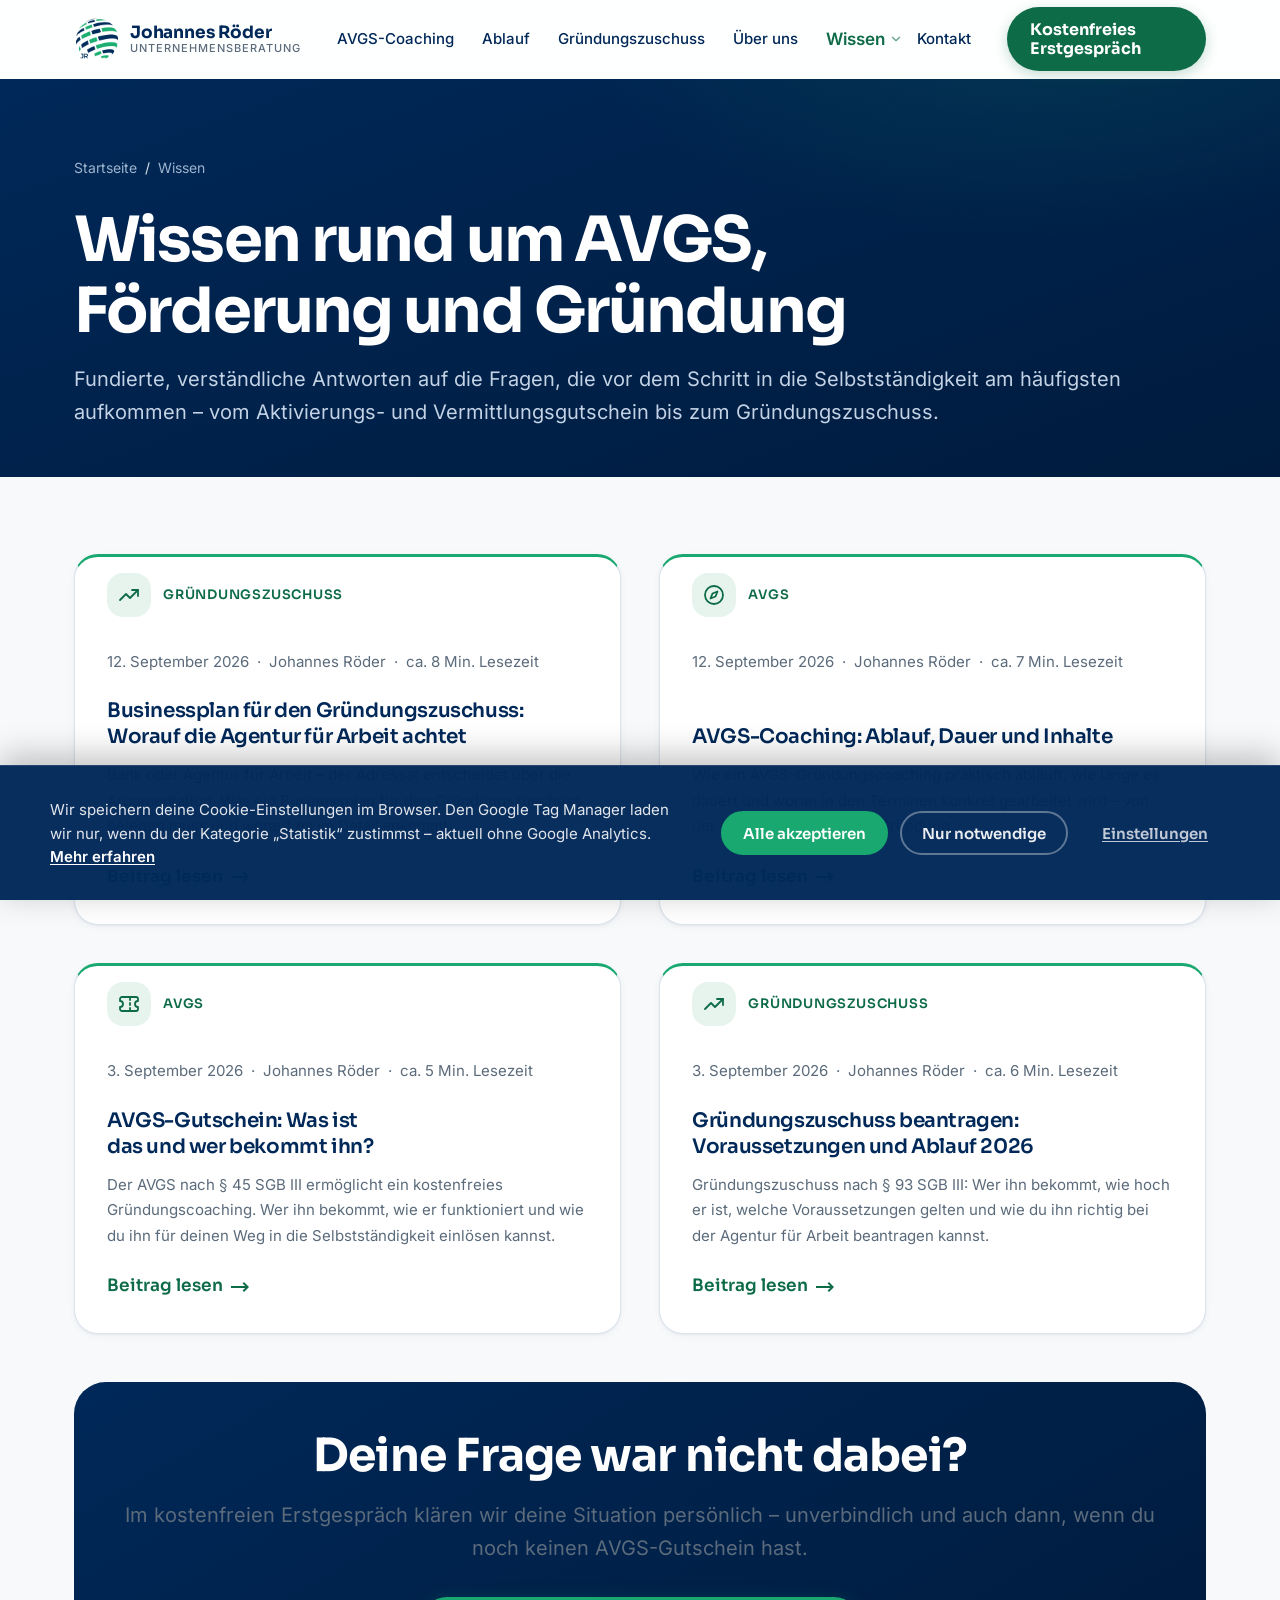
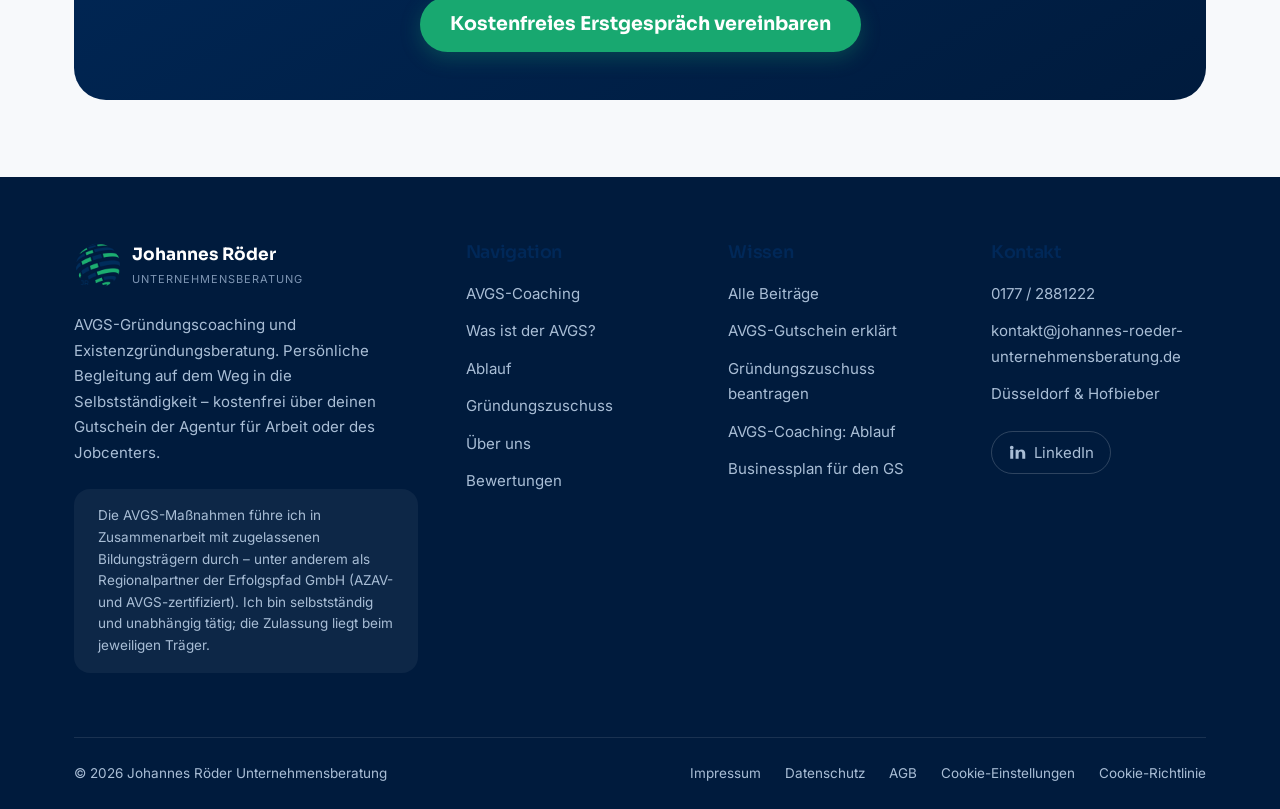
==== commit afd5f229: "Add "Businessplan für den Gründungszuschuss" link to multiple pages and sitemap, enhancing navigatio" ====
--- a/blog/index.html
+++ b/blog/index.html
@@ -109,6 +109,7 @@
             <li><a class="nav__sublink" href="avgs-coaching-ablauf-dauer-inhalte.html">AVGS-Coaching: Ablauf</a></li>
             <li><a class="nav__sublink" href="avgs-gutschein-was-ist-das.html">AVGS-Gutschein erklärt</a></li>
             <li><a class="nav__sublink" href="gruendungszuschuss-beantragen.html">Gründungszuschuss beantragen</a></li>
+            <li><a class="nav__sublink" href="businessplan-gruendungszuschuss.html">Businessplan für den GS</a></li>
           </ul>
         </li>
         <li><a class="nav__link" href="../index.html#kontakt">Kontakt</a></li>
@@ -144,6 +145,27 @@
         <article class="post-card post-card--text" data-reveal>
           <div class="post-card__topic">
             <span class="post-card__topic-icon" aria-hidden="true">
+              <svg width="24" height="24"><use href="#i-trending"/></svg>
+            </span>
+            <span class="post-card__topic-label">Gründungszuschuss</span>
+          </div>
+          <div class="post-card__body">
+            <p class="post-card__meta">
+              <span><time datetime="2026-09-12">12. September 2026</time></span>
+              <span>Johannes Röder</span>
+              <span>ca. 8 Min. Lesezeit</span>
+            </p>
+            <h3><a href="businessplan-gruendungszuschuss.html">Businessplan für den Gründungszuschuss: Worauf die Agentur für Arbeit achtet</a></h3>
+            <p>
+              Bank oder Agentur für Arbeit – der Adressat entscheidet über die Argumentation. Was ein Businessplan für den Gründungszuschuss belegen muss und worauf es im Detail ankommt.
+            </p>
+            <a class="link-arrow" href="businessplan-gruendungszuschuss.html">Beitrag lesen<span class="visually-hidden">: Businessplan für den Gründungszuschuss: Worauf die Agentur für Arbeit achtet</span></a>
+          </div>
+        </article>
+
+        <article class="post-card post-card--text" data-reveal>
+          <div class="post-card__topic">
+            <span class="post-card__topic-icon" aria-hidden="true">
               <svg width="24" height="24"><use href="#i-compass"/></svg>
             </span>
             <span class="post-card__topic-label">AVGS</span>
@@ -218,7 +240,7 @@
              - Vermittlungsgutschein vs. AVGS: der Unterschied
              - Aus der Arbeitslosigkeit heraus gründen
              - Fachkundige Stellungnahme: wer sie ausstellt
-             - Businessplan erstellen: Aufbau und Beispiele
+             - Businessplan erstellen: Aufbau und Beispiele ✓ erledigt
              - Einzelunternehmen gründen: Schritte und Kosten
              - Förderung für Selbstständige im Überblick
 
@@ -291,6 +313,7 @@
           <li><a href="avgs-gutschein-was-ist-das.html">AVGS-Gutschein erklärt</a></li>
           <li><a href="gruendungszuschuss-beantragen.html">Gründungszuschuss beantragen</a></li>
           <li><a href="avgs-coaching-ablauf-dauer-inhalte.html">AVGS-Coaching: Ablauf</a></li>
+          <li><a href="businessplan-gruendungszuschuss.html">Businessplan für den GS</a></li>
         </ul>
       </div>
 
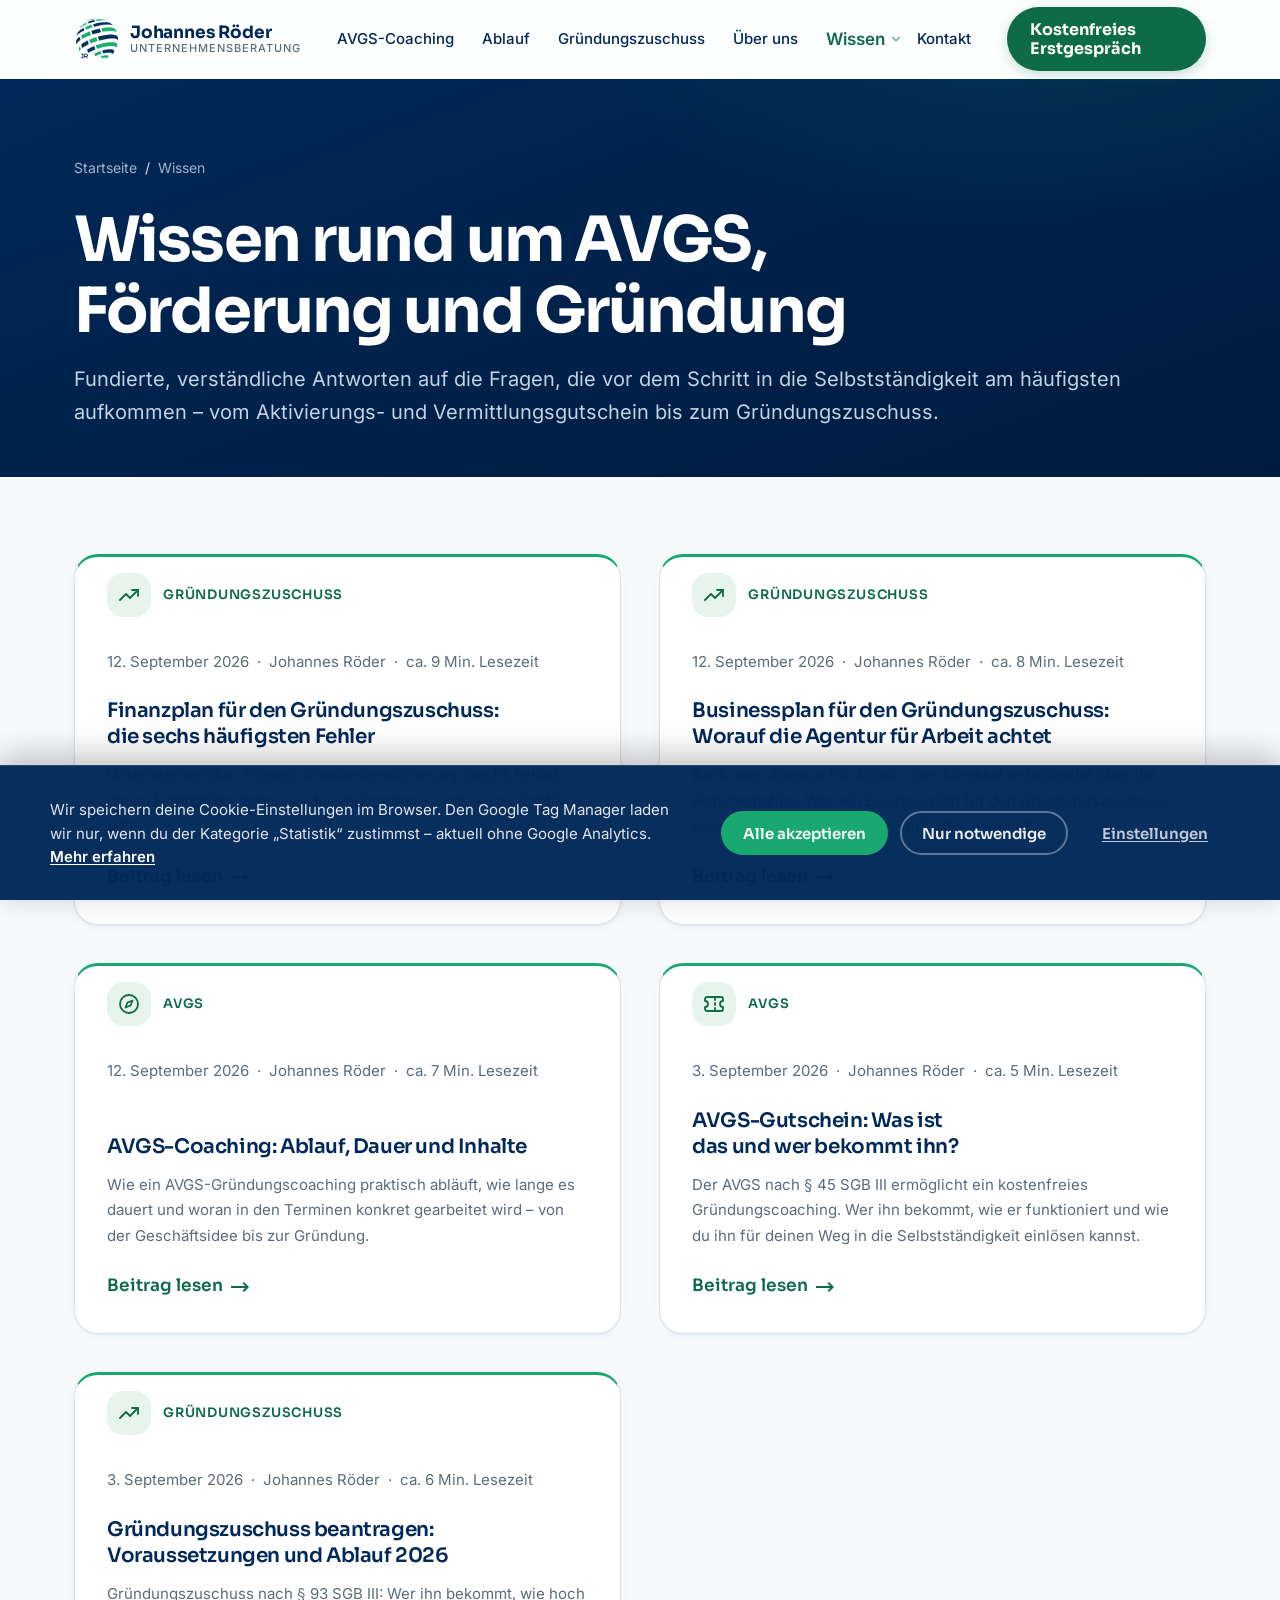
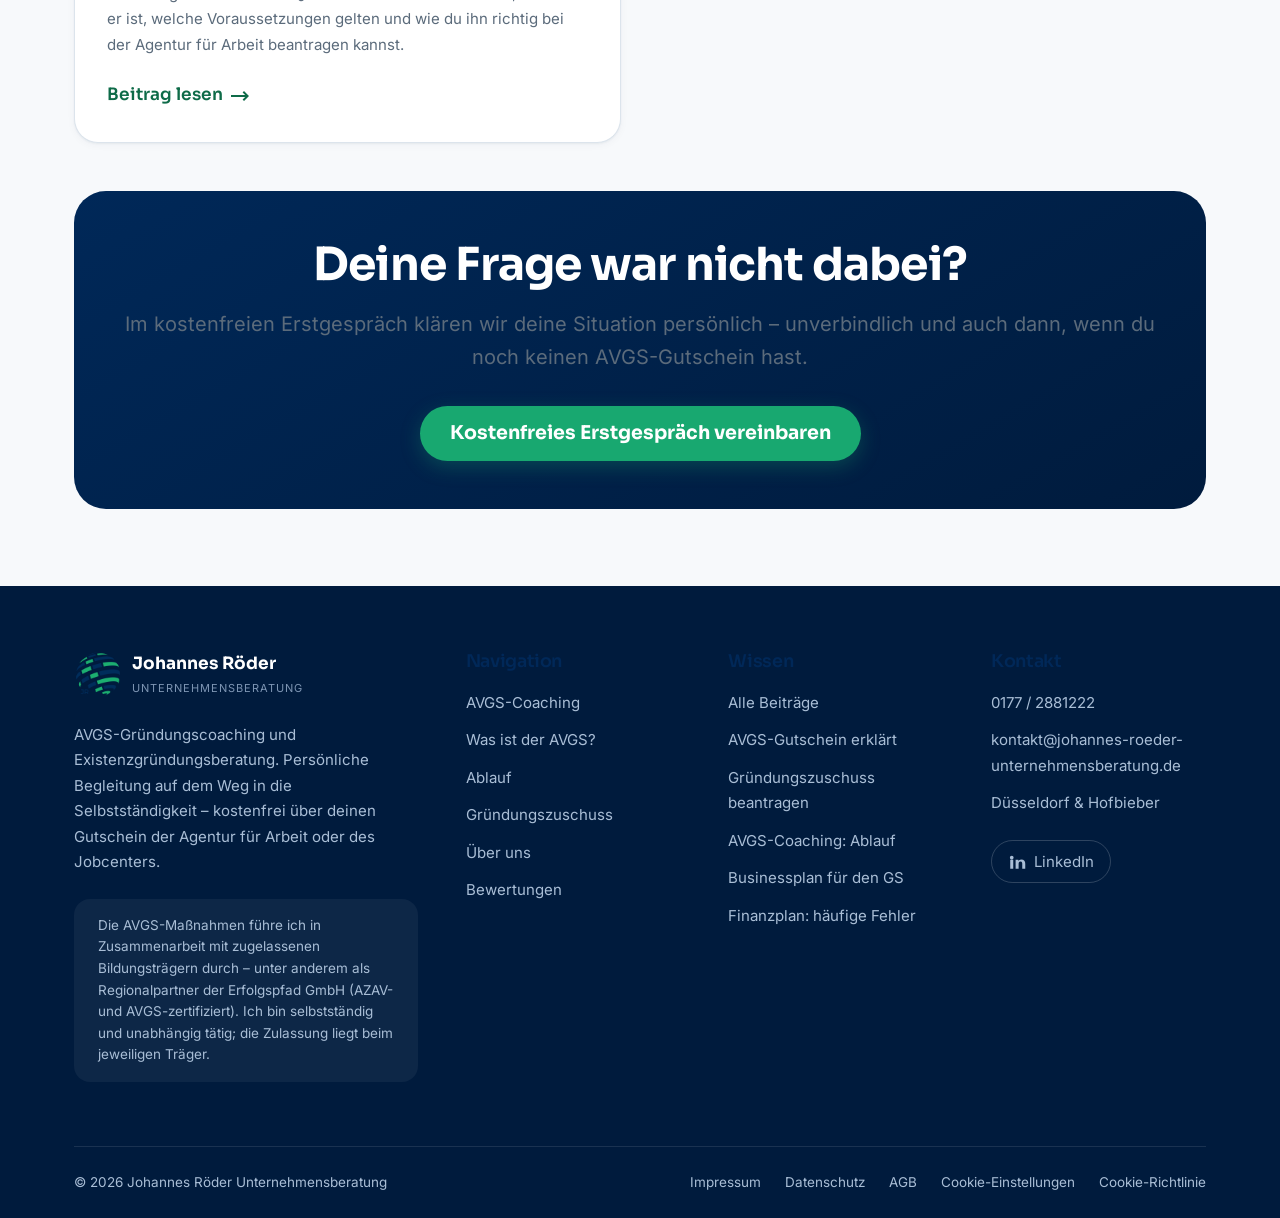
==== commit e6966a9f: "Add link to "Finanzplan: häufige Fehler" across multiple pages and update sitemap for improved navig" ====
--- a/blog/index.html
+++ b/blog/index.html
@@ -110,6 +110,7 @@
             <li><a class="nav__sublink" href="avgs-gutschein-was-ist-das.html">AVGS-Gutschein erklärt</a></li>
             <li><a class="nav__sublink" href="gruendungszuschuss-beantragen.html">Gründungszuschuss beantragen</a></li>
             <li><a class="nav__sublink" href="businessplan-gruendungszuschuss.html">Businessplan für den GS</a></li>
+            <li><a class="nav__sublink" href="finanzplan-gruendungszuschuss-fehler.html">Finanzplan: häufige Fehler</a></li>
           </ul>
         </li>
         <li><a class="nav__link" href="../index.html#kontakt">Kontakt</a></li>
@@ -141,6 +142,27 @@
   <section class="section section--offwhite">
     <div class="container">
       <div class="grid grid--2" data-reveal-group>
+
+        <article class="post-card post-card--text" data-reveal>
+          <div class="post-card__topic">
+            <span class="post-card__topic-icon" aria-hidden="true">
+              <svg width="24" height="24"><use href="#i-trending"/></svg>
+            </span>
+            <span class="post-card__topic-label">Gründungszuschuss</span>
+          </div>
+          <div class="post-card__body">
+            <p class="post-card__meta">
+              <span><time datetime="2026-09-12">12. September 2026</time></span>
+              <span>Johannes Röder</span>
+              <span>ca. 9 Min. Lesezeit</span>
+            </p>
+            <h3><a href="finanzplan-gruendungszuschuss-fehler.html">Finanzplan für den Gründungszuschuss: die sechs häufigsten Fehler</a></h3>
+            <p>
+              Unternehmerlohn, Tilgung, Krankenversicherung: Sechs Fehler, die im Finanzplan immer wieder vorkommen – und wie es richtig geht.
+            </p>
+            <a class="link-arrow" href="finanzplan-gruendungszuschuss-fehler.html">Beitrag lesen<span class="visually-hidden">: Finanzplan für den Gründungszuschuss: die sechs häufigsten Fehler</span></a>
+          </div>
+        </article>
 
         <article class="post-card post-card--text" data-reveal>
           <div class="post-card__topic">
@@ -314,6 +336,7 @@
           <li><a href="gruendungszuschuss-beantragen.html">Gründungszuschuss beantragen</a></li>
           <li><a href="avgs-coaching-ablauf-dauer-inhalte.html">AVGS-Coaching: Ablauf</a></li>
           <li><a href="businessplan-gruendungszuschuss.html">Businessplan für den GS</a></li>
+          <li><a href="finanzplan-gruendungszuschuss-fehler.html">Finanzplan: häufige Fehler</a></li>
         </ul>
       </div>
 
--- a/assets/css/styles.css
+++ b/assets/css/styles.css
@@ -1508,9 +1508,19 @@
 .prose li::marker { color: var(--green-dark); font-weight: 600; }
 .prose a { color: var(--green-dark); font-weight: 500; }
 .prose hr { margin-block: var(--sp-8); border: 0; border-top: 1px solid var(--grey-line); }
-.prose table { width: 100%; border-collapse: collapse; font-size: 0.9375rem; }
-.prose th, .prose td { padding: var(--sp-3) var(--sp-4); border-bottom: 1px solid var(--grey-line); text-align: left; }
-.prose th { font-family: var(--font-head); color: var(--navy); }
+.prose-table-wrap {
+  overflow-x: auto;
+  -webkit-overflow-scrolling: touch;
+}
+.prose table { width: 100%; min-width: 28rem; border-collapse: collapse; font-size: 0.9375rem; }
+.prose th, .prose td { padding: var(--sp-3) var(--sp-4); border-bottom: 1px solid var(--grey-line); text-align: left; vertical-align: top; }
+.prose th { font-family: var(--font-head); color: var(--navy); background: var(--ice); }
+.prose .callout p { margin: 0; }
+.prose .checklist,
+.prose .steps { padding-left: 0; list-style: none; }
+.prose .checklist li { padding-left: 2rem; }
+.prose .step { padding-left: 0; }
+.prose .step__body h3 { margin-top: 0; }
 .prose blockquote {
   margin: 0;
   padding: var(--sp-5) var(--sp-6);
@@ -1666,7 +1676,7 @@
   .grid--2, .grid--3, .grid--4 { grid-template-columns: minmax(0, 1fr); }
   .quotes { columns: 1; }
   .team-card { grid-template-columns: minmax(0, 1fr); }
-  .team-card__media { aspect-ratio: 4 / 3; }
+  .team-card__media { aspect-ratio: 3 / 4; }
   .form-grid { grid-template-columns: minmax(0, 1fr); }
   .footer__top { grid-template-columns: minmax(0, 1fr); }
   .step { grid-template-columns: 52px minmax(0, 1fr); gap: var(--sp-4); }
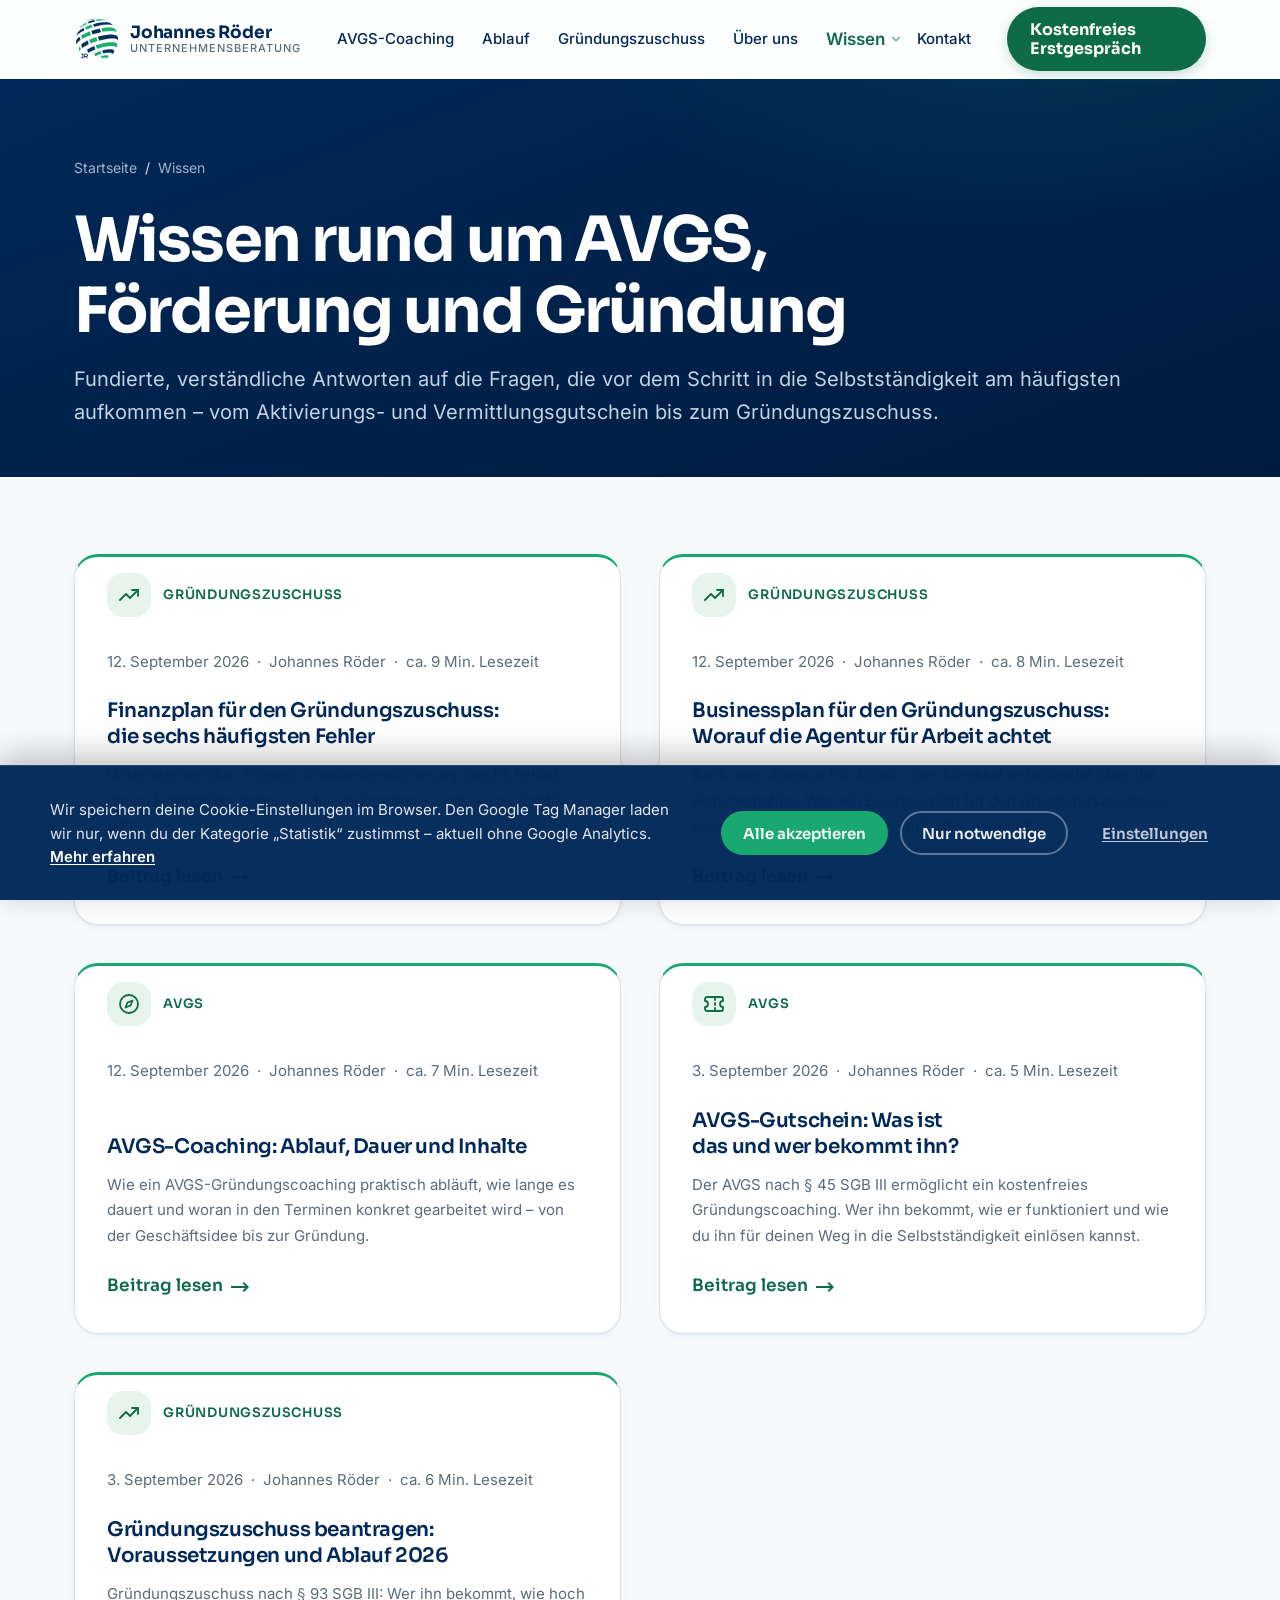
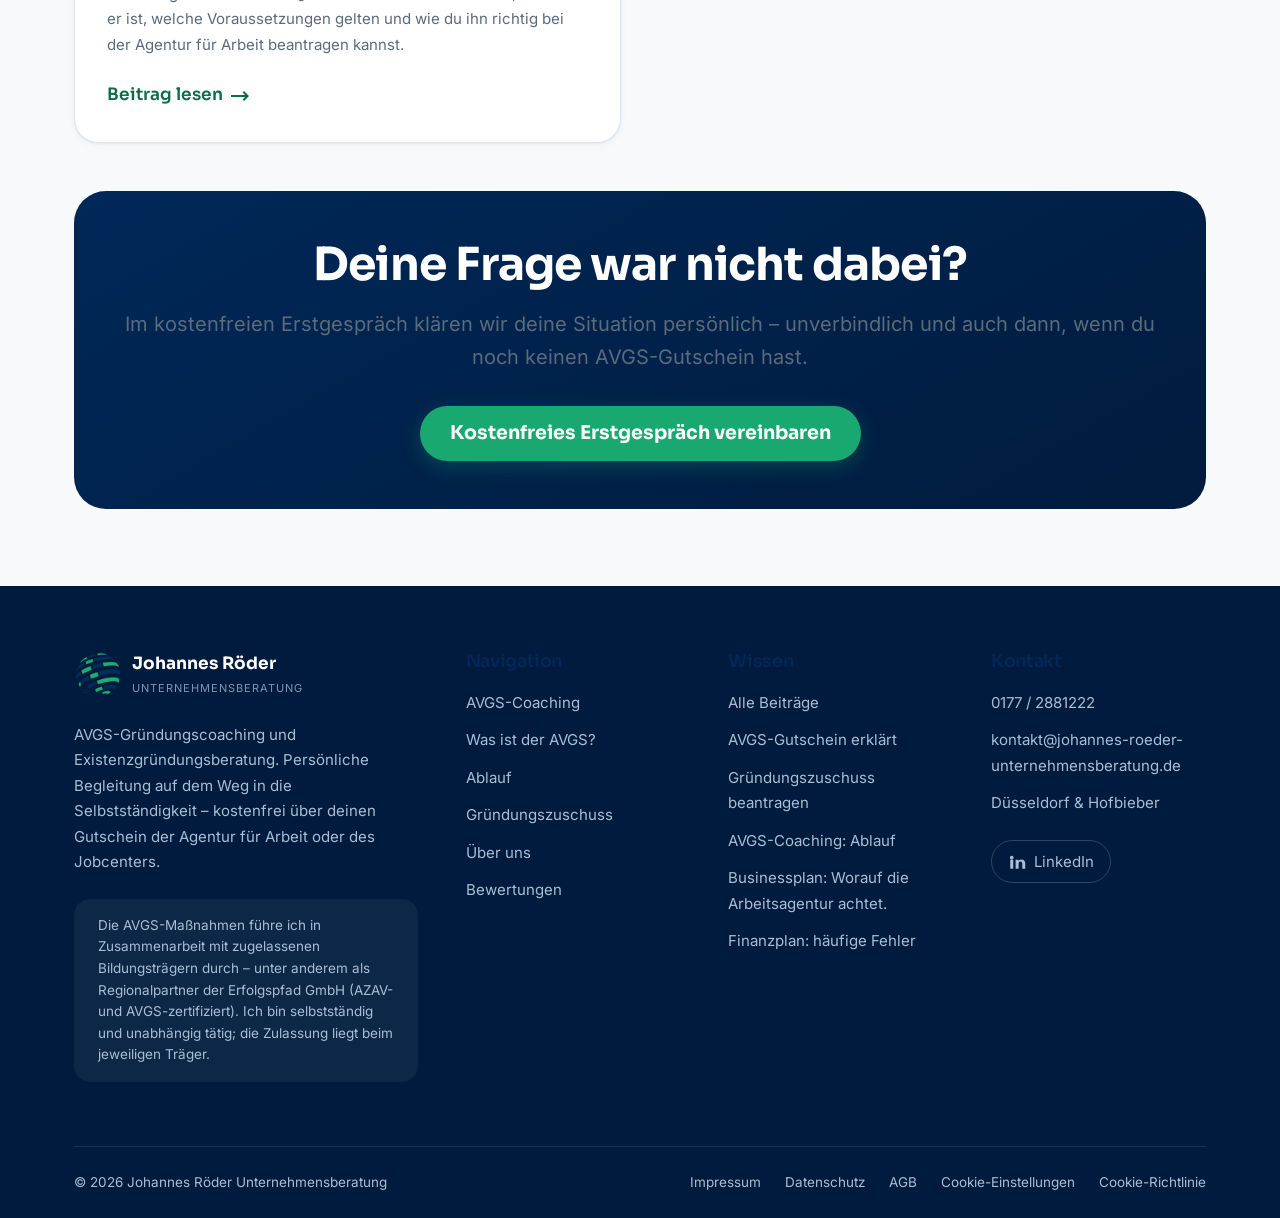
==== commit a211ae5b: "Update link text for "Businessplan für den Gründungszuschuss" across multiple pages to "Businessplan" ====
--- a/blog/index.html
+++ b/blog/index.html
@@ -109,7 +109,7 @@
             <li><a class="nav__sublink" href="avgs-coaching-ablauf-dauer-inhalte.html">AVGS-Coaching: Ablauf</a></li>
             <li><a class="nav__sublink" href="avgs-gutschein-was-ist-das.html">AVGS-Gutschein erklärt</a></li>
             <li><a class="nav__sublink" href="gruendungszuschuss-beantragen.html">Gründungszuschuss beantragen</a></li>
-            <li><a class="nav__sublink" href="businessplan-gruendungszuschuss.html">Businessplan für den GS</a></li>
+            <li><a class="nav__sublink" href="businessplan-gruendungszuschuss.html">Businessplan: Worauf die Arbeitsagentur achtet.</a></li>
             <li><a class="nav__sublink" href="finanzplan-gruendungszuschuss-fehler.html">Finanzplan: häufige Fehler</a></li>
           </ul>
         </li>
@@ -335,7 +335,7 @@
           <li><a href="avgs-gutschein-was-ist-das.html">AVGS-Gutschein erklärt</a></li>
           <li><a href="gruendungszuschuss-beantragen.html">Gründungszuschuss beantragen</a></li>
           <li><a href="avgs-coaching-ablauf-dauer-inhalte.html">AVGS-Coaching: Ablauf</a></li>
-          <li><a href="businessplan-gruendungszuschuss.html">Businessplan für den GS</a></li>
+          <li><a href="businessplan-gruendungszuschuss.html">Businessplan: Worauf die Arbeitsagentur achtet.</a></li>
           <li><a href="finanzplan-gruendungszuschuss-fehler.html">Finanzplan: häufige Fehler</a></li>
         </ul>
       </div>
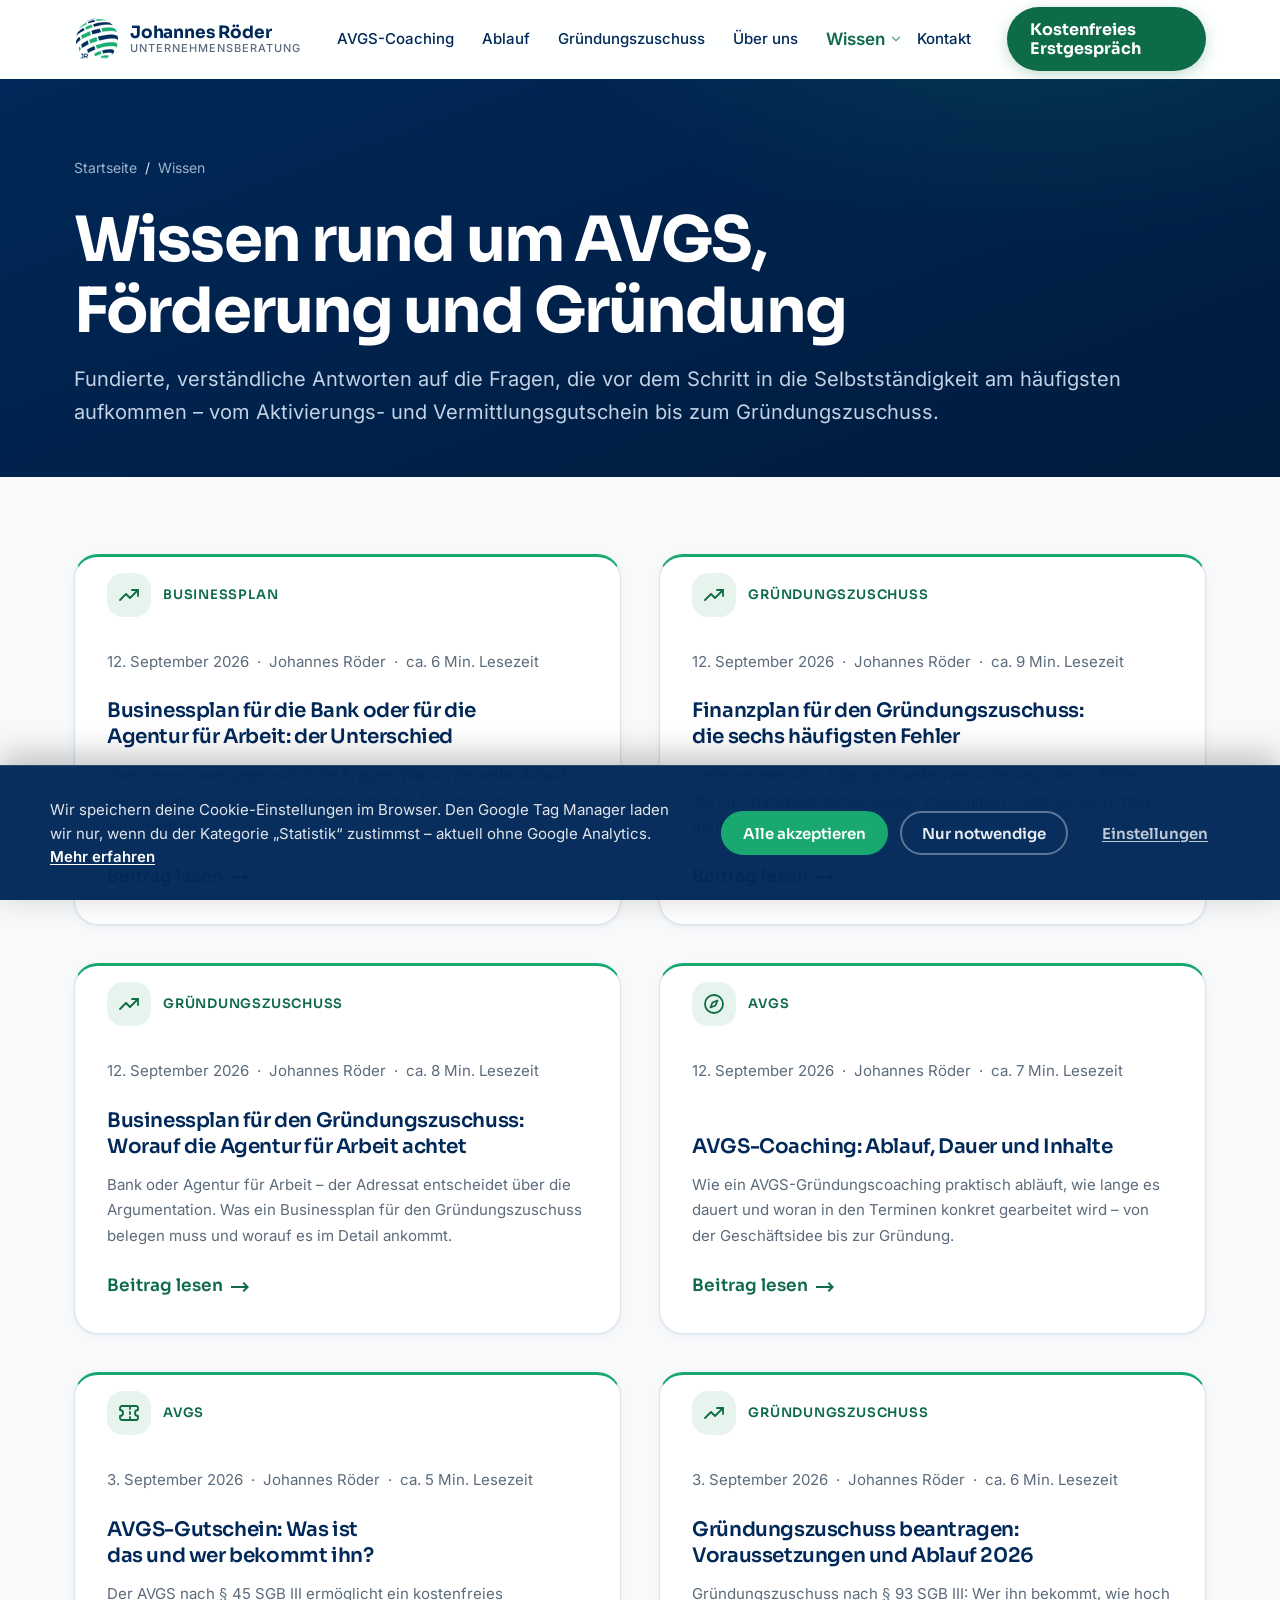
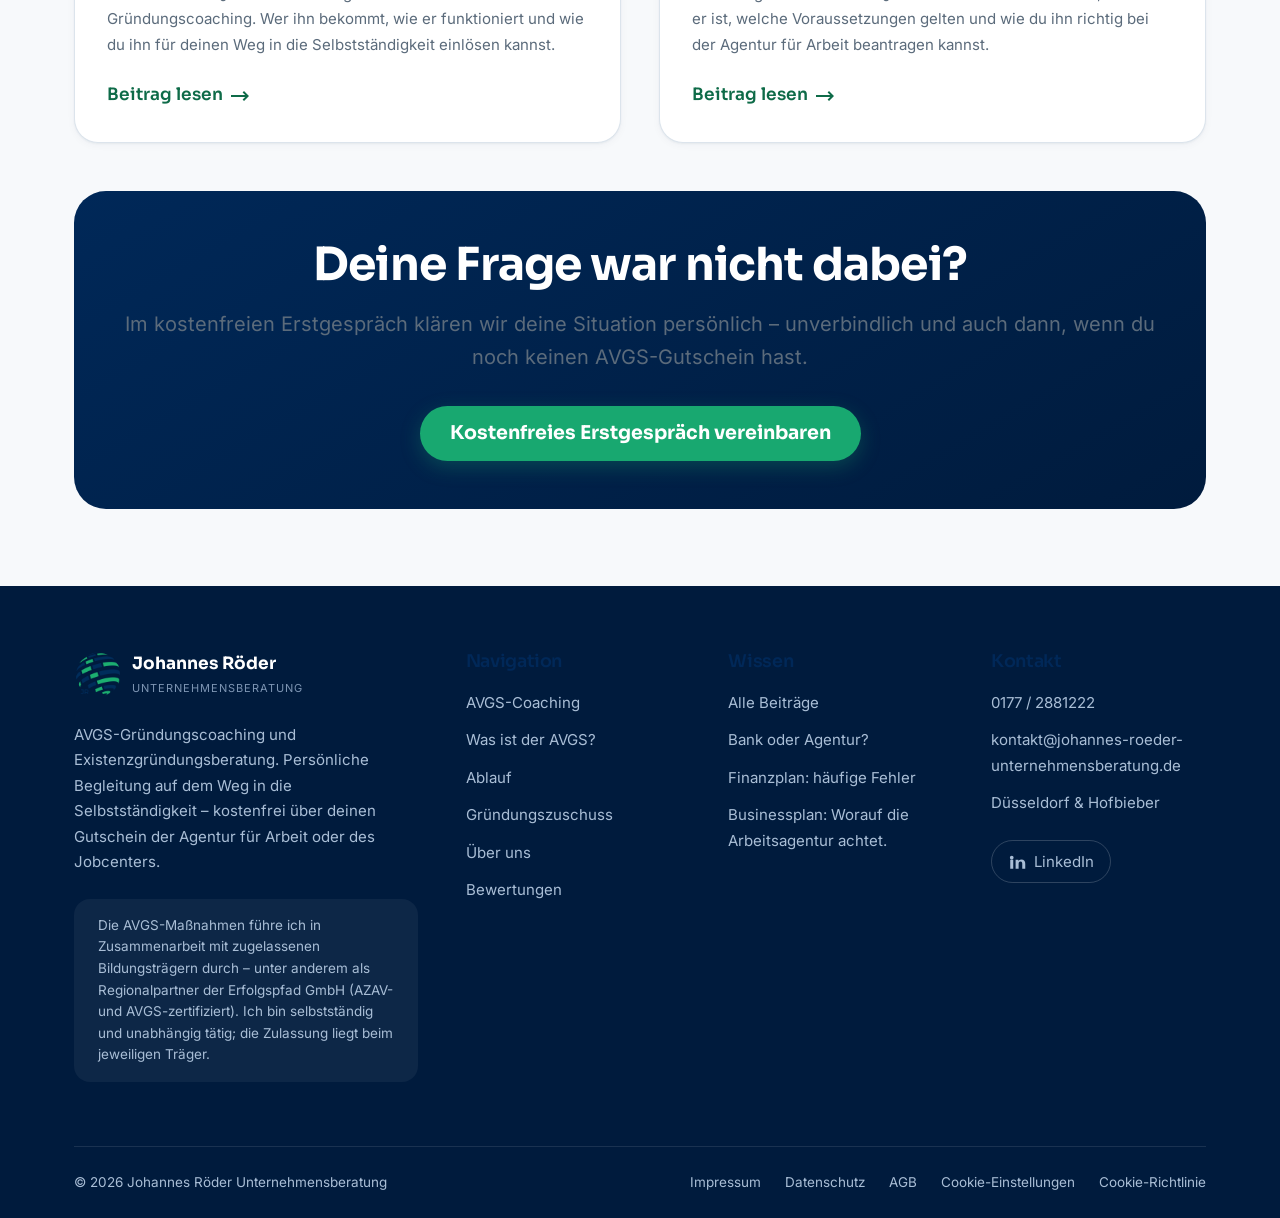
==== commit 0df403d5: "Add link to "Bank oder Agentur?" across multiple pages and update sitemap for improved navigation an" ====
--- a/blog/index.html
+++ b/blog/index.html
@@ -106,6 +106,7 @@
           </button>
           <ul class="nav__submenu" id="nav-wissen-submenu">
             <li><a class="nav__sublink" href="index.html" aria-current="page">Alle Beiträge</a></li>
+            <li><a class="nav__sublink" href="businessplan-bank-oder-agentur.html">Bank oder Agentur?</a></li>
             <li><a class="nav__sublink" href="avgs-coaching-ablauf-dauer-inhalte.html">AVGS-Coaching: Ablauf</a></li>
             <li><a class="nav__sublink" href="avgs-gutschein-was-ist-das.html">AVGS-Gutschein erklärt</a></li>
             <li><a class="nav__sublink" href="gruendungszuschuss-beantragen.html">Gründungszuschuss beantragen</a></li>
@@ -142,6 +143,27 @@
   <section class="section section--offwhite">
     <div class="container">
       <div class="grid grid--2" data-reveal-group>
+
+        <article class="post-card post-card--text" data-reveal>
+          <div class="post-card__topic">
+            <span class="post-card__topic-icon" aria-hidden="true">
+              <svg width="24" height="24"><use href="#i-trending"/></svg>
+            </span>
+            <span class="post-card__topic-label">Businessplan</span>
+          </div>
+          <div class="post-card__body">
+            <p class="post-card__meta">
+              <span><time datetime="2026-09-12">12. September 2026</time></span>
+              <span>Johannes Röder</span>
+              <span>ca. 6 Min. Lesezeit</span>
+            </p>
+            <h3><a href="businessplan-bank-oder-agentur.html">Businessplan für die Bank oder für die Agentur für Arbeit: der Unterschied</a></h3>
+            <p>
+              Zwei Leser, zwei gegensätzliche Fragen: Warum derselbe Anlauf bei der Bank ein Risiko und bei der Agentur für Arbeit das Argument ist.
+            </p>
+            <a class="link-arrow" href="businessplan-bank-oder-agentur.html">Beitrag lesen<span class="visually-hidden">: Businessplan für die Bank oder für die Agentur für Arbeit: der Unterschied</span></a>
+          </div>
+        </article>
 
         <article class="post-card post-card--text" data-reveal>
           <div class="post-card__topic">
@@ -332,11 +354,9 @@
         <h4>Wissen</h4>
         <ul class="footer__list">
           <li><a href="index.html">Alle Beiträge</a></li>
-          <li><a href="avgs-gutschein-was-ist-das.html">AVGS-Gutschein erklärt</a></li>
-          <li><a href="gruendungszuschuss-beantragen.html">Gründungszuschuss beantragen</a></li>
-          <li><a href="avgs-coaching-ablauf-dauer-inhalte.html">AVGS-Coaching: Ablauf</a></li>
+          <li><a href="businessplan-bank-oder-agentur.html">Bank oder Agentur?</a></li>
+          <li><a href="finanzplan-gruendungszuschuss-fehler.html">Finanzplan: häufige Fehler</a></li>
           <li><a href="businessplan-gruendungszuschuss.html">Businessplan: Worauf die Arbeitsagentur achtet.</a></li>
-          <li><a href="finanzplan-gruendungszuschuss-fehler.html">Finanzplan: häufige Fehler</a></li>
         </ul>
       </div>
 
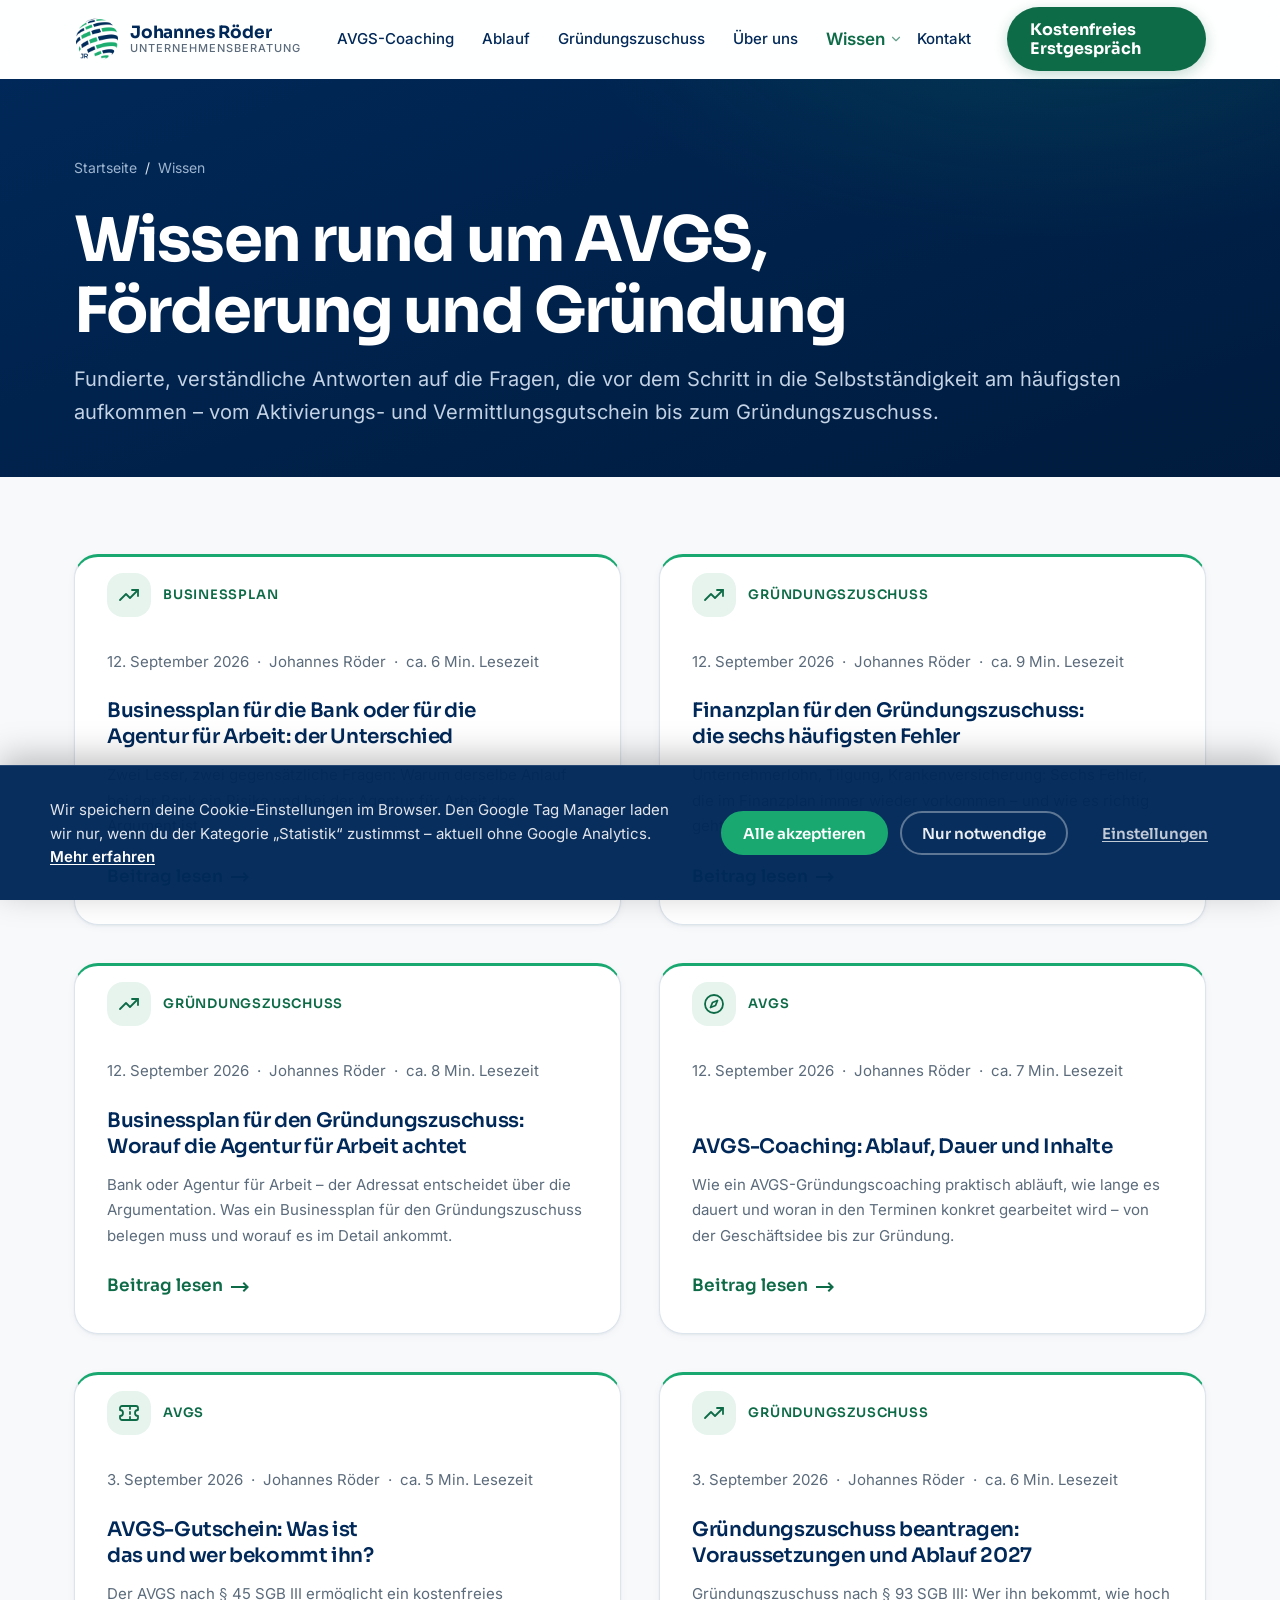
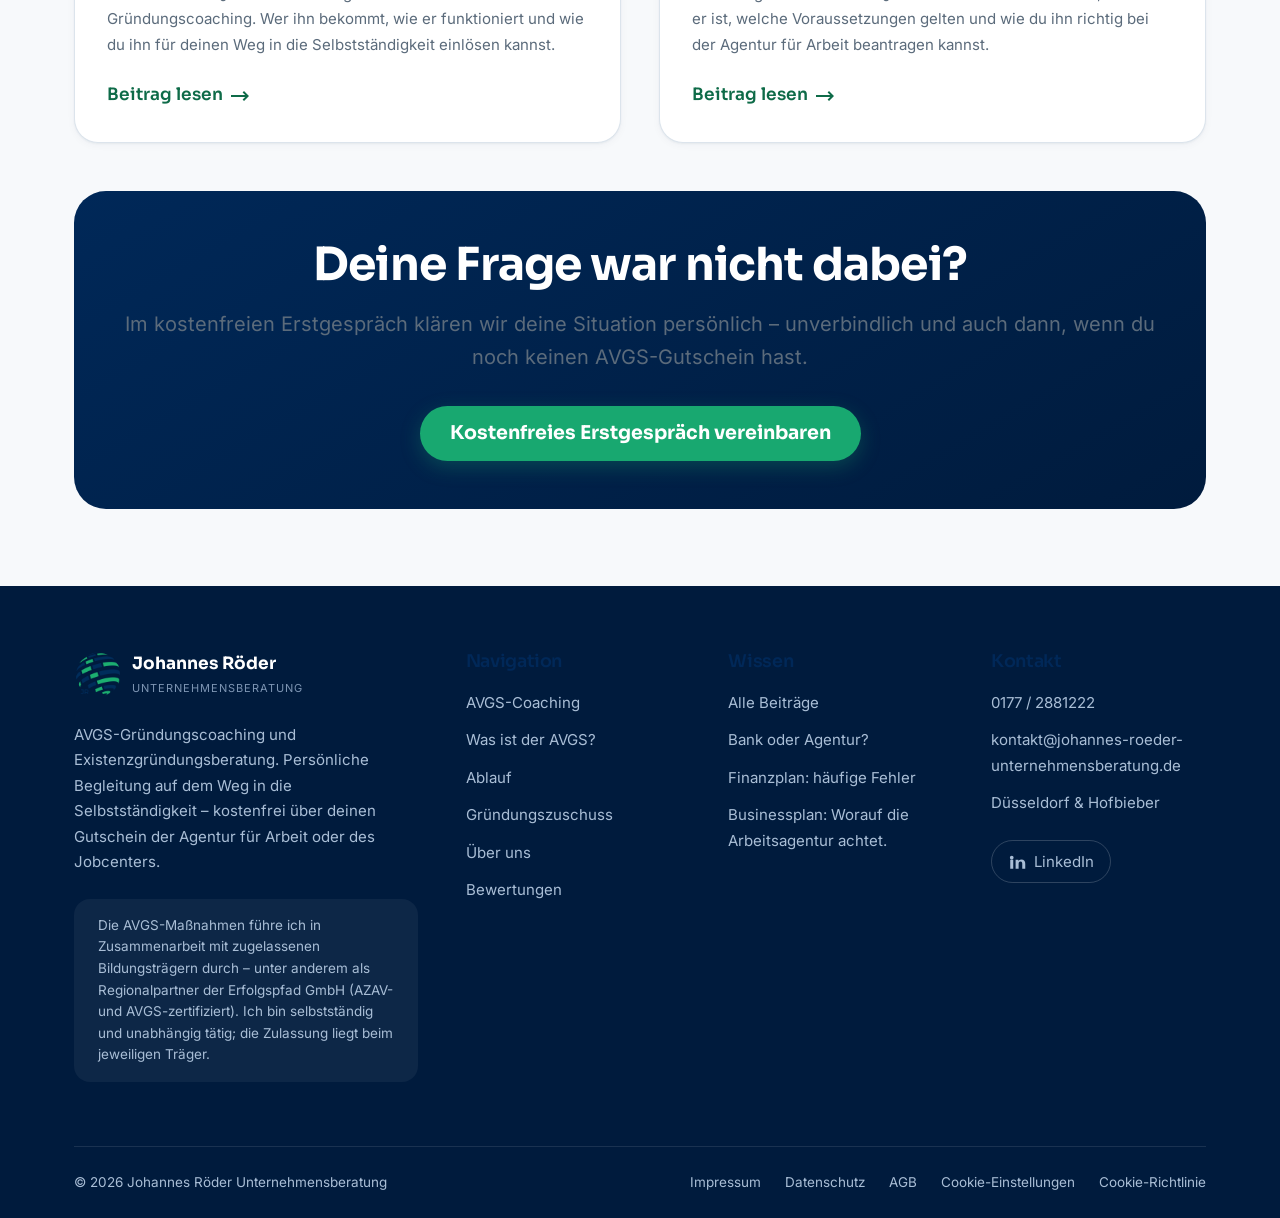
==== commit 5a9703a6: "Add event bar for Gründungstreffen Fulda across multiple pages, including 404.html, agb.html, cookie" ====
--- a/blog/index.html
+++ b/blog/index.html
@@ -121,6 +121,16 @@
   </div>
 </header>
 
+<aside class="event-bar" data-event-bar data-event-until="2026-11-21" aria-label="Hinweis: Gründungstreffen Fulda">
+  <div class="container event-bar__inner">
+    <p class="event-bar__text">
+      <strong>Gründungstreffen Fulda</strong><span class="event-bar__sep" aria-hidden="true"> · </span>
+      Fr., 20.&nbsp;November, 16–18&nbsp;Uhr<span class="event-bar__sep event-bar__sep--wide" aria-hidden="true"> · </span>
+      <span class="event-bar__sep--wide">Café O’Petit Paris</span>
+    </p>
+    <a class="event-bar__cta" href="../event_fulda/">Kostenfrei anmelden<span class="visually-hidden"> zum Gründungstreffen in Fulda</span></a>
+  </div>
+</aside>
 <main id="main">
 
   <section class="page-hero">
@@ -264,12 +274,12 @@
               <span>Johannes Röder</span>
               <span>ca. 6 Min. Lesezeit</span>
             </p>
-            <h3><a href="gruendungszuschuss-beantragen.html">Gründungszuschuss beantragen: Voraussetzungen und Ablauf 2026</a></h3>
+            <h3><a href="gruendungszuschuss-beantragen.html">Gründungszuschuss beantragen: Voraussetzungen und Ablauf 2027</a></h3>
             <p>
               Gründungszuschuss nach § 93 SGB III: Wer ihn bekommt, wie hoch er ist, welche
               Voraussetzungen gelten und wie du ihn richtig bei der Agentur für Arbeit beantragen kannst.
             </p>
-            <a class="link-arrow" href="gruendungszuschuss-beantragen.html">Beitrag lesen<span class="visually-hidden">: Gründungszuschuss beantragen: Voraussetzungen und Ablauf 2026</span></a>
+            <a class="link-arrow" href="gruendungszuschuss-beantragen.html">Beitrag lesen<span class="visually-hidden">: Gründungszuschuss beantragen: Voraussetzungen und Ablauf 2027</span></a>
           </div>
         </article>
 
--- a/assets/css/styles.css
+++ b/assets/css/styles.css
@@ -511,6 +511,52 @@
   box-shadow: 0 2px 16px rgba(0, 40, 88, 0.06);
 }
 
+/* Event-Hinweis unter dem Header (zeitlich begrenzt, siehe main.js) */
+.event-bar {
+  position: sticky;
+  top: var(--header-h);
+  z-index: 99;
+  background: linear-gradient(90deg, var(--navy-deep) 0%, var(--navy) 100%);
+  border-bottom: 1px solid rgba(255, 255, 255, 0.08);
+  color: #C3D2E4;
+  font-size: 0.875rem;
+}
+.event-bar[hidden] { display: none; }
+.event-bar__inner {
+  display: flex;
+  flex-wrap: wrap;
+  align-items: center;
+  justify-content: center;
+  gap: var(--sp-3) var(--sp-5);
+  min-height: 42px;
+  padding-block: var(--sp-2);
+}
+.event-bar__text {
+  margin: 0;
+  text-align: center;
+  line-height: 1.45;
+}
+.event-bar__text strong { color: var(--white); font-weight: 600; }
+.event-bar__sep { opacity: 0.55; }
+.event-bar__cta {
+  flex: none;
+  font-family: var(--font-head);
+  font-size: 0.875rem;
+  font-weight: 600;
+  color: #6FE3B4;
+  text-decoration: none;
+  white-space: nowrap;
+}
+.event-bar__cta:hover,
+.event-bar__cta:focus-visible {
+  color: var(--white);
+  text-decoration: underline;
+}
+@media (max-width: 560px) {
+  .event-bar__sep--wide { display: none; }
+  .event-bar__inner { flex-direction: column; gap: var(--sp-1); padding-block: var(--sp-3); }
+}
+
 .site-header__inner {
   display: flex;
   align-items: center;
@@ -672,21 +718,6 @@
   align-items: center;
 }
 
-.hero__badge {
-  display: inline-flex;
-  align-items: center;
-  gap: var(--sp-2);
-  margin-bottom: var(--sp-5);
-  padding: 0.45rem 0.95rem 0.45rem 0.55rem;
-  border: 1px solid rgba(24, 168, 112, 0.28);
-  border-radius: var(--r-pill);
-  background: rgba(231, 244, 238, 0.85);
-  font-size: 0.875rem;
-  font-weight: 500;
-  color: var(--green-dark);
-}
-.hero__badge svg { flex: none; }
-
 .hero h1 { margin-bottom: var(--sp-5); }
 .hero h1 em {
   font-style: normal;
@@ -703,6 +734,33 @@
   font-size: 0.9375rem;
   color: var(--grey);
 }
+
+.hero__quote {
+  margin-top: var(--sp-6);
+  max-width: 34em;
+  padding: var(--sp-5) var(--sp-6);
+  border: 1px solid var(--grey-line);
+  border-radius: var(--r-lg);
+  background: rgba(255, 255, 255, 0.88);
+  box-shadow: var(--shadow-sm);
+}
+.hero__quote-text {
+  margin: 0 0 var(--sp-2);
+  font-size: 0.9688rem;
+  line-height: 1.55;
+  color: var(--navy);
+  font-style: italic;
+}
+.hero__quote-meta {
+  margin: 0 0 var(--sp-4);
+  font-size: 0.875rem;
+  color: var(--grey);
+}
+.hero__quote-meta strong {
+  font-weight: 600;
+  color: var(--navy);
+}
+.hero__quote-link { font-size: 0.875rem; }
 
 /* Bildseite: organische Form + Layering */
 .hero__media { position: relative; }
@@ -1235,6 +1293,7 @@
   width: 76px; height: 76px;
   border-radius: var(--r-pill);
   object-fit: cover;
+  object-position: 50% 15%;
   background: var(--ice);
 }
 .author-box h3 { margin-bottom: var(--sp-1); font-size: 1.0625rem; }
@@ -1690,6 +1749,52 @@
   .brand__tag { display: none; }
 }
 
+/* == Event-Landing (event_fulda) ============================= */
+.page-hero--event {
+  padding-block: clamp(var(--sp-8), 6vw, var(--sp-11)) clamp(var(--sp-7), 4vw, var(--sp-9));
+}
+.page-hero__grid {
+  display: grid;
+  grid-template-columns: minmax(0, 1.05fr) minmax(0, 0.95fr);
+  gap: clamp(var(--sp-7), 5vw, var(--sp-10));
+  align-items: center;
+}
+.page-hero--event h1 em {
+  font-style: normal;
+  color: #6FE3B4;
+}
+.page-hero__media {
+  margin: 0;
+}
+.page-hero__media img {
+  width: 100%;
+  height: auto;
+  border-radius: var(--r-lg);
+  box-shadow: var(--shadow-lg);
+}
+.event-details-split {
+  align-items: stretch;
+}
+.event-details-split .callout h3 { margin-top: 0; }
+.event-details-split__media {
+  margin: 0;
+  min-height: 100%;
+}
+.event-details-split__media img {
+  width: 100%;
+  height: 100%;
+  min-height: 280px;
+  object-fit: cover;
+  border-radius: var(--r-lg);
+  box-shadow: var(--shadow-md);
+}
+.event-signup .form-card { margin-top: var(--sp-6); }
+@media (max-width: 768px) {
+  .page-hero__grid,
+  .event-details-split { grid-template-columns: minmax(0, 1fr); }
+  .page-hero__media { margin-top: var(--sp-6); }
+}
+
 /* == Print =================================================== */
 /* == 20 Cookie-Banner & GTM-Einwilligung =======================
    Banner und Modal werden per cookie-consent.js eingefügt.
@@ -1874,6 +1979,6 @@
 }
 
 @media print {
-  .site-header, .site-footer, .nav-toggle, .cta-band, .btn, .cookie-banner, .cookie-modal-overlay { display: none !important; }
+  .site-header, .event-bar, .site-footer, .nav-toggle, .cta-band, .btn, .cookie-banner, .cookie-modal-overlay { display: none !important; }
   body { background: #fff; font-size: 11pt; }
 }
